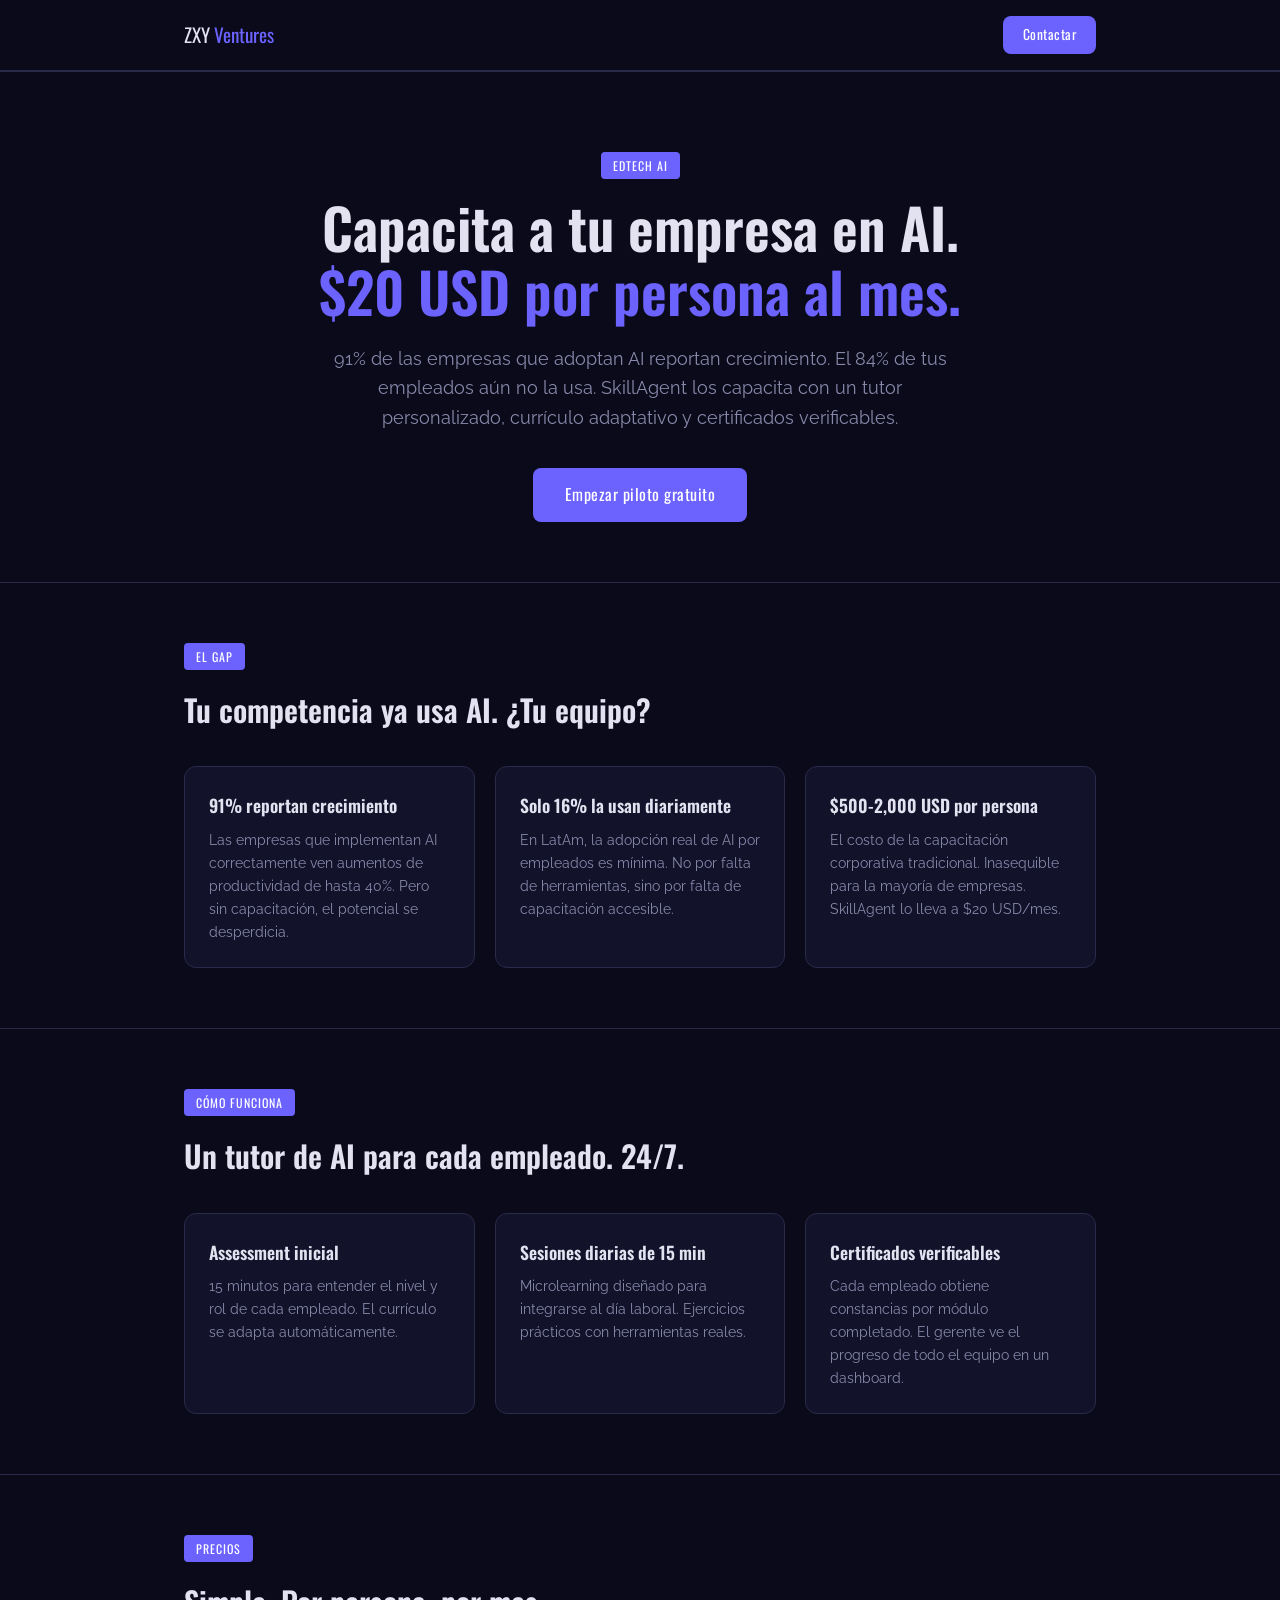
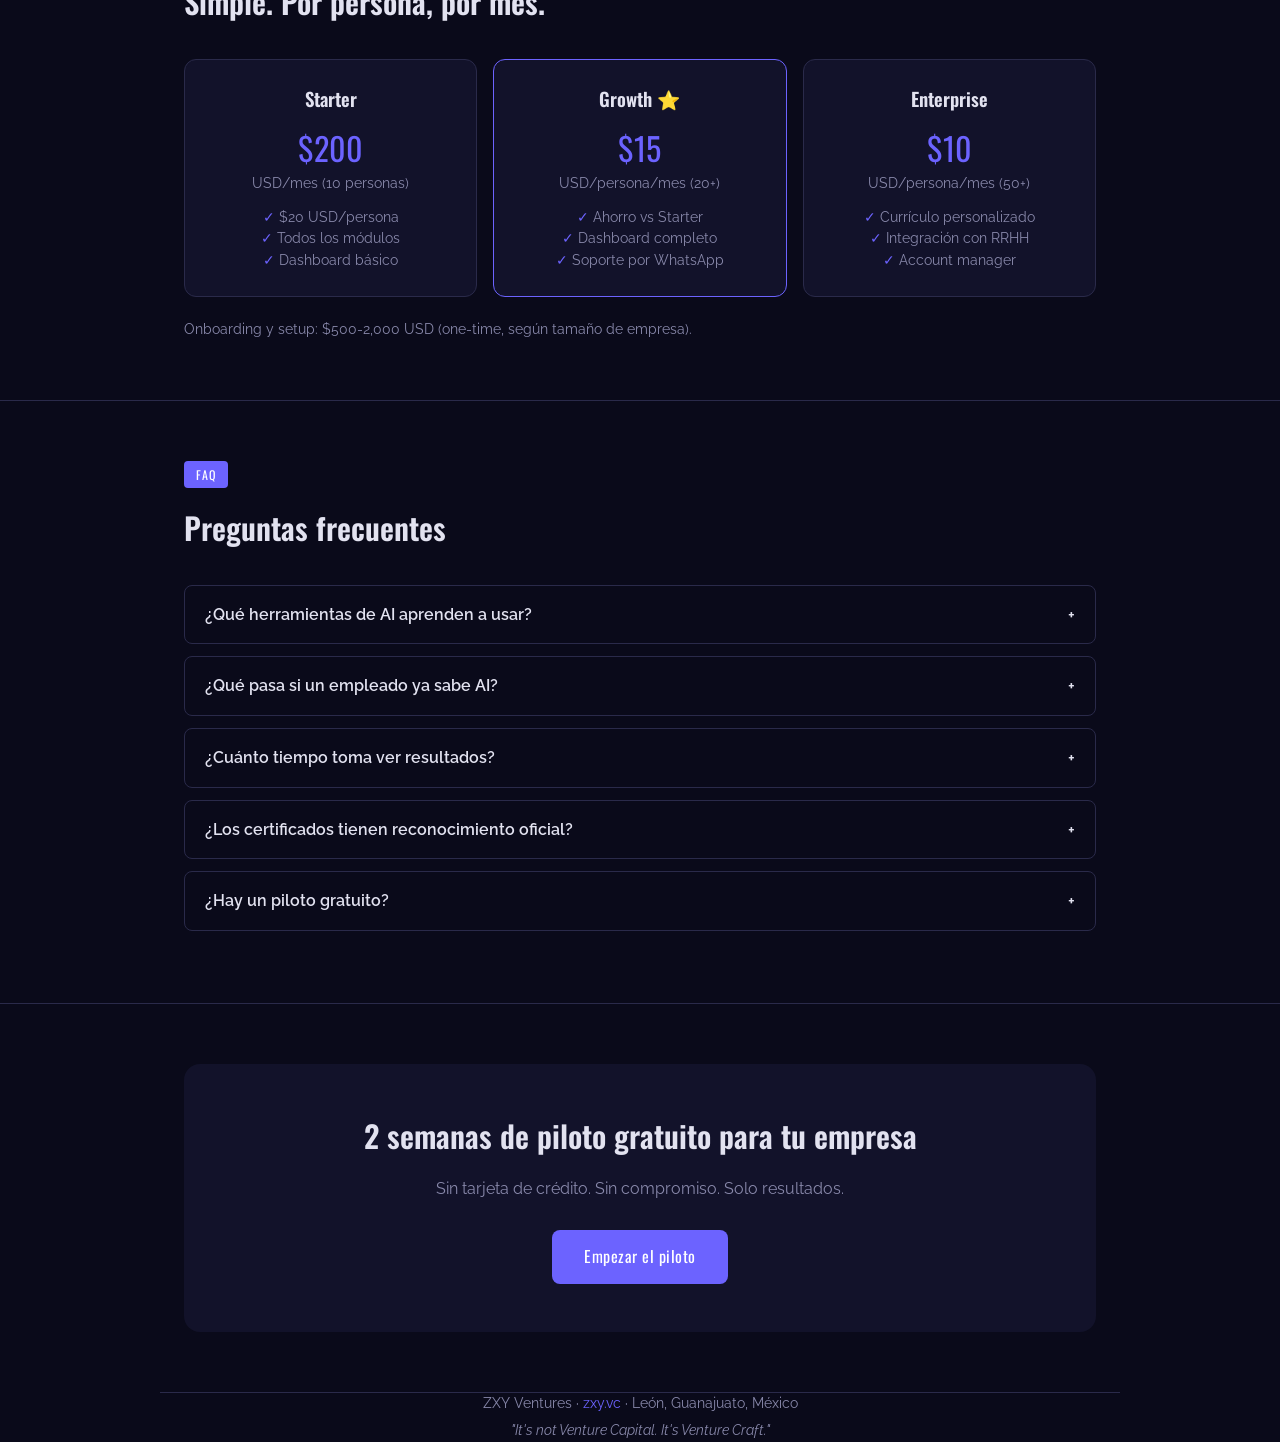
==== landing.html @ f613d7a6 "feat: add landing page with ZXY brand" ====
<!DOCTYPE html>
<html lang="es">
<head>
<meta charset="UTF-8"><meta name="viewport" content="width=device-width,initial-scale=1">
<title>SkillAgent — Capacitación AI para Empresas | ZXY Ventures</title>
<link rel="preconnect" href="https://fonts.googleapis.com"><link rel="preconnect" href="https://fonts.gstatic.com" crossorigin><link href="https://fonts.googleapis.com/css2?family=Oswald:wght@400;600&family=Raleway:wght@400;500;600&display=swap" rel="stylesheet">

<style>
  *, *::before, *::after { box-sizing: border-box; margin: 0; padding: 0; }
  :root {
    --bg: #0A0A1A; --bg2: #12122A; --bg3: #1A1A3A;
    --purple: #6C63FF; --purple-light: #8B85FF;
    --text: #E2E2F0; --muted: #8888AA; --border: #2A2A4A;
  }
  body { background: var(--bg); color: var(--text); font-family: 'Raleway', sans-serif; line-height: 1.6; }
  h1, h2, h3 { font-family: 'Oswald', sans-serif; font-weight: 600; }
  a { color: var(--purple); text-decoration: none; }
  .container { max-width: 960px; margin: 0 auto; padding: 0 24px; }
  /* Nav */
  nav { border-bottom: 1px solid var(--border); padding: 16px 0; }
  nav .inner { display: flex; justify-content: space-between; align-items: center; }
  nav .brand { font-family: 'Oswald', sans-serif; font-size: 1.2rem; color: var(--text); }
  nav .brand span { color: var(--purple); }
  /* Hero */
  .hero { padding: 80px 0 60px; text-align: center; }
  .hero h1 { font-size: clamp(2rem, 5vw, 3.5rem); line-height: 1.15; margin-bottom: 20px; }
  .hero h1 .accent { color: var(--purple); }
  .hero p { color: var(--muted); font-size: 1.15rem; max-width: 640px; margin: 0 auto 36px; }
  .btn { display: inline-block; background: var(--purple); color: white; padding: 14px 32px; border-radius: 8px; font-family: 'Oswald', sans-serif; font-size: 1rem; letter-spacing: .5px; transition: background .2s; }
  .btn:hover { background: var(--purple-light); color: white; }
  .btn-outline { background: transparent; border: 1px solid var(--purple); color: var(--purple); margin-left: 12px; }
  /* Sections */
  section { padding: 60px 0; border-top: 1px solid var(--border); }
  section h2 { font-size: 1.9rem; margin-bottom: 32px; }
  .badge { display: inline-block; background: var(--purple); color: white; padding: 4px 12px; border-radius: 4px; font-size: .75rem; font-family: 'Oswald'; letter-spacing: 1px; text-transform: uppercase; margin-bottom: 16px; }
  /* Grid */
  .grid3 { display: grid; grid-template-columns: repeat(auto-fit, minmax(240px, 1fr)); gap: 20px; }
  .card { background: var(--bg2); border: 1px solid var(--border); border-radius: 12px; padding: 24px; }
  .card h3 { font-size: 1.1rem; margin-bottom: 8px; }
  .card p { color: var(--muted); font-size: .9rem; }
  /* Pricing */
  .pricing { display: grid; grid-template-columns: repeat(auto-fit, minmax(200px, 1fr)); gap: 16px; }
  .price-card { background: var(--bg2); border: 1px solid var(--border); border-radius: 12px; padding: 24px; text-align: center; }
  .price-card.featured { border-color: var(--purple); }
  .price-card .amount { font-family: 'Oswald'; font-size: 2rem; color: var(--purple); }
  .price-card .period { color: var(--muted); font-size: .85rem; }
  .price-card h3 { margin-bottom: 8px; }
  .price-card ul { list-style: none; color: var(--muted); font-size: .85rem; margin-top: 12px; }
  .price-card ul li::before { content: "✓ "; color: var(--purple); }
  /* FAQ */
  .faq-item { border: 1px solid var(--border); border-radius: 8px; margin-bottom: 12px; overflow: hidden; }
  .faq-q { padding: 16px 20px; cursor: pointer; font-weight: 600; display: flex; justify-content: space-between; }
  .faq-q:hover { background: var(--bg2); }
  .faq-a { padding: 0 20px; max-height: 0; overflow: hidden; color: var(--muted); transition: all .3s; font-size: .9rem; }
  .faq-a.open { padding: 0 20px 16px; max-height: 200px; }
  /* CTA Section */
  .cta-section { background: var(--bg2); border-radius: 16px; padding: 48px; text-align: center; }
  .cta-section h2 { margin-bottom: 16px; }
  .cta-section p { color: var(--muted); margin-bottom: 28px; }
  /* Footer */
  footer { padding: 32px 0; border-top: 1px solid var(--border); text-align: center; color: var(--muted); font-size: .85rem; }
  @media (max-width: 640px) { .btn-outline { display: block; margin: 12px auto 0; } }
</style>
<script>
  function toggleFaq(el) {
    const a = el.nextElementSibling;
    const icon = el.querySelector('.icon');
    a.classList.toggle('open');
    icon.textContent = a.classList.contains('open') ? '−' : '+';
  }
</script>

</head>
<body>
<nav><div class="container inner">
  <span class="brand">ZXY <span>Ventures</span></span>
  <a href="mailto:fran@zxy.vc" class="btn" style="padding:8px 20px;font-size:.85rem;">Contactar</a>
</div></nav>

<section class="hero"><div class="container">
  <span class="badge">EdTech AI</span>
  <h1>Capacita a tu empresa en AI.<br><span class="accent">$20 USD por persona al mes.</span></h1>
  <p>91% de las empresas que adoptan AI reportan crecimiento. El 84% de tus empleados aún no la usa. SkillAgent los capacita con un tutor personalizado, currículo adaptativo y certificados verificables.</p>
  <a href="mailto:skill@zxy.vc?subject=Piloto gratuito SkillAgent" class="btn">Empezar piloto gratuito</a>
</div></section>

<section><div class="container">
  <span class="badge">El Gap</span>
  <h2>Tu competencia ya usa AI. ¿Tu equipo?</h2>
  <div class="grid3">
    <div class="card"><h3>91% reportan crecimiento</h3><p>Las empresas que implementan AI correctamente ven aumentos de productividad de hasta 40%. Pero sin capacitación, el potencial se desperdicia.</p></div>
    <div class="card"><h3>Solo 16% la usan diariamente</h3><p>En LatAm, la adopción real de AI por empleados es mínima. No por falta de herramientas, sino por falta de capacitación accesible.</p></div>
    <div class="card"><h3>$500-2,000 USD por persona</h3><p>El costo de la capacitación corporativa tradicional. Inasequible para la mayoría de empresas. SkillAgent lo lleva a $20 USD/mes.</p></div>
  </div>
</div></section>

<section><div class="container">
  <span class="badge">Cómo funciona</span>
  <h2>Un tutor de AI para cada empleado. 24/7.</h2>
  <div class="grid3">
    <div class="card"><h3>Assessment inicial</h3><p>15 minutos para entender el nivel y rol de cada empleado. El currículo se adapta automáticamente.</p></div>
    <div class="card"><h3>Sesiones diarias de 15 min</h3><p>Microlearning diseñado para integrarse al día laboral. Ejercicios prácticos con herramientas reales.</p></div>
    <div class="card"><h3>Certificados verificables</h3><p>Cada empleado obtiene constancias por módulo completado. El gerente ve el progreso de todo el equipo en un dashboard.</p></div>
  </div>
</div></section>

<section id="precios"><div class="container">
  <span class="badge">Precios</span>
  <h2>Simple. Por persona, por mes.</h2>
  <div class="pricing">
    <div class="price-card"><h3>Starter</h3><div class="amount">$200</div><div class="period">USD/mes (10 personas)</div><ul><li>$20 USD/persona</li><li>Todos los módulos</li><li>Dashboard básico</li></ul></div>
    <div class="price-card featured"><h3>Growth ⭐</h3><div class="amount">$15</div><div class="period">USD/persona/mes (20+)</div><ul><li>Ahorro vs Starter</li><li>Dashboard completo</li><li>Soporte por WhatsApp</li></ul></div>
    <div class="price-card"><h3>Enterprise</h3><div class="amount">$10</div><div class="period">USD/persona/mes (50+)</div><ul><li>Currículo personalizado</li><li>Integración con RRHH</li><li>Account manager</li></ul></div>
  </div>
  <p style="margin-top:20px;color:var(--muted);font-size:.9rem;">Onboarding y setup: $500-2,000 USD (one-time, según tamaño de empresa).</p>
</div></section>

<section><div class="container"><span class="badge">FAQ</span><h2>Preguntas frecuentes</h2><div class="faq-item"><div class="faq-q" onclick="toggleFaq(this)">¿Qué herramientas de AI aprenden a usar?<span class="icon">+</span></div><div class="faq-a">ChatGPT, Gemini, Copilot, Canva AI, Grammarly, Otter.ai y más — siempre con ejemplos del contexto de tu industria en México.</div></div><div class="faq-item"><div class="faq-q" onclick="toggleFaq(this)">¿Qué pasa si un empleado ya sabe AI?<span class="icon">+</span></div><div class="faq-a">El assessment inicial identifica el nivel real de cada empleado. Los avanzados van directo a módulos de productividad avanzada; los básicos empiezan desde cero.</div></div><div class="faq-item"><div class="faq-q" onclick="toggleFaq(this)">¿Cuánto tiempo toma ver resultados?<span class="icon">+</span></div><div class="faq-a">En el primer mes, los empleados pueden usar 3-5 herramientas de AI en su trabajo diario. En 90 días, el impacto en productividad es medible.</div></div><div class="faq-item"><div class="faq-q" onclick="toggleFaq(this)">¿Los certificados tienen reconocimiento oficial?<span class="icon">+</span></div><div class="faq-a">Los certificados son emitidos por ZXY Ventures. Aunque no son certificaciones oficiales gubernamentales, son verificables digitalmente y reconocidos en el ecosistema empresarial.</div></div><div class="faq-item"><div class="faq-q" onclick="toggleFaq(this)">¿Hay un piloto gratuito?<span class="icon">+</span></div><div class="faq-a">Sí. Las primeras 2 semanas son gratuitas para tu empresa, sin tarjeta de crédito. Escríbenos a skill@zxy.vc para coordinar.</div></div></div></section>

<section><div class="container"><div class="cta-section">
  <h2>2 semanas de piloto gratuito para tu empresa</h2>
  <p>Sin tarjeta de crédito. Sin compromiso. Solo resultados.</p>
  <a href="mailto:skill@zxy.vc?subject=Piloto gratuito para mi empresa" class="btn">Empezar el piloto</a>
</div></div></section>

<footer class="container">
  <p>ZXY Ventures · <a href="https://zxy.vc">zxy.vc</a> · León, Guanajuato, México</p>
  <p style="margin-top:6px;font-style:italic">"It's not Venture Capital. It's Venture Craft."</p>
</footer>
</body></html>
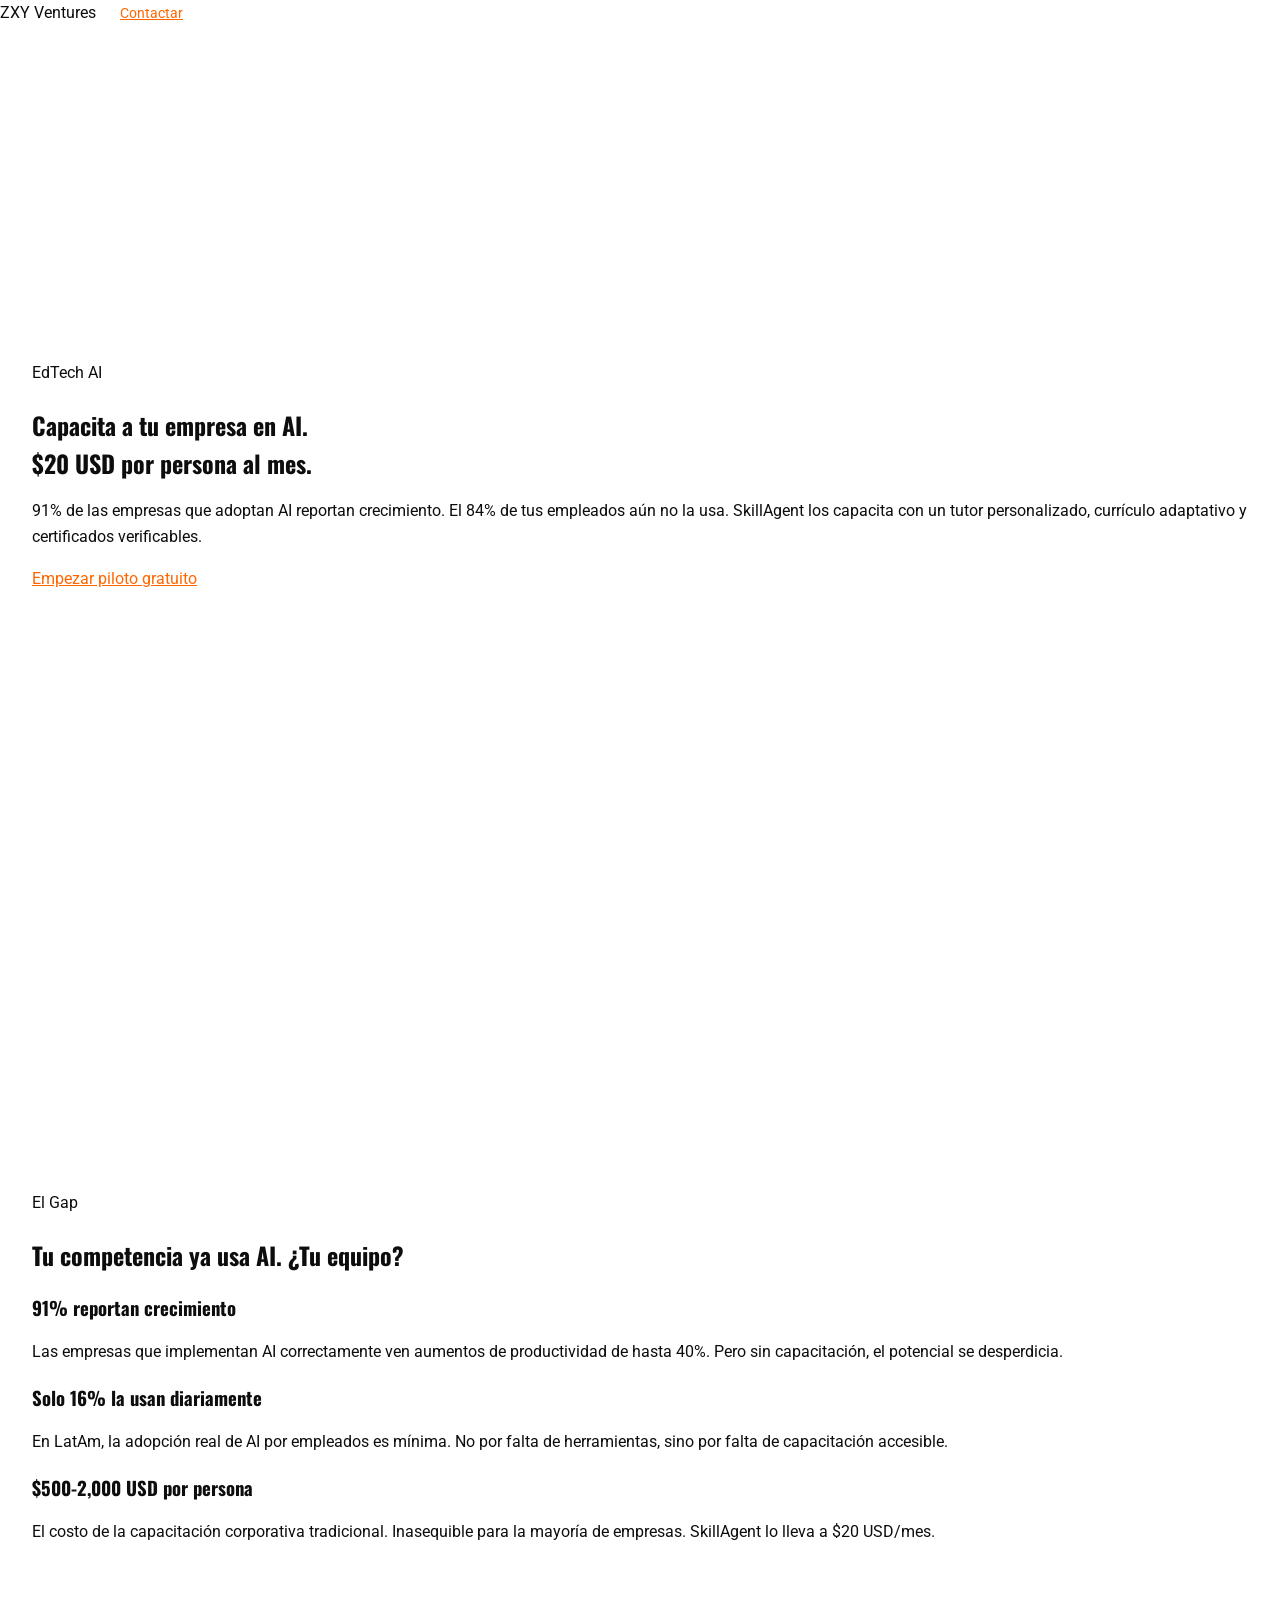
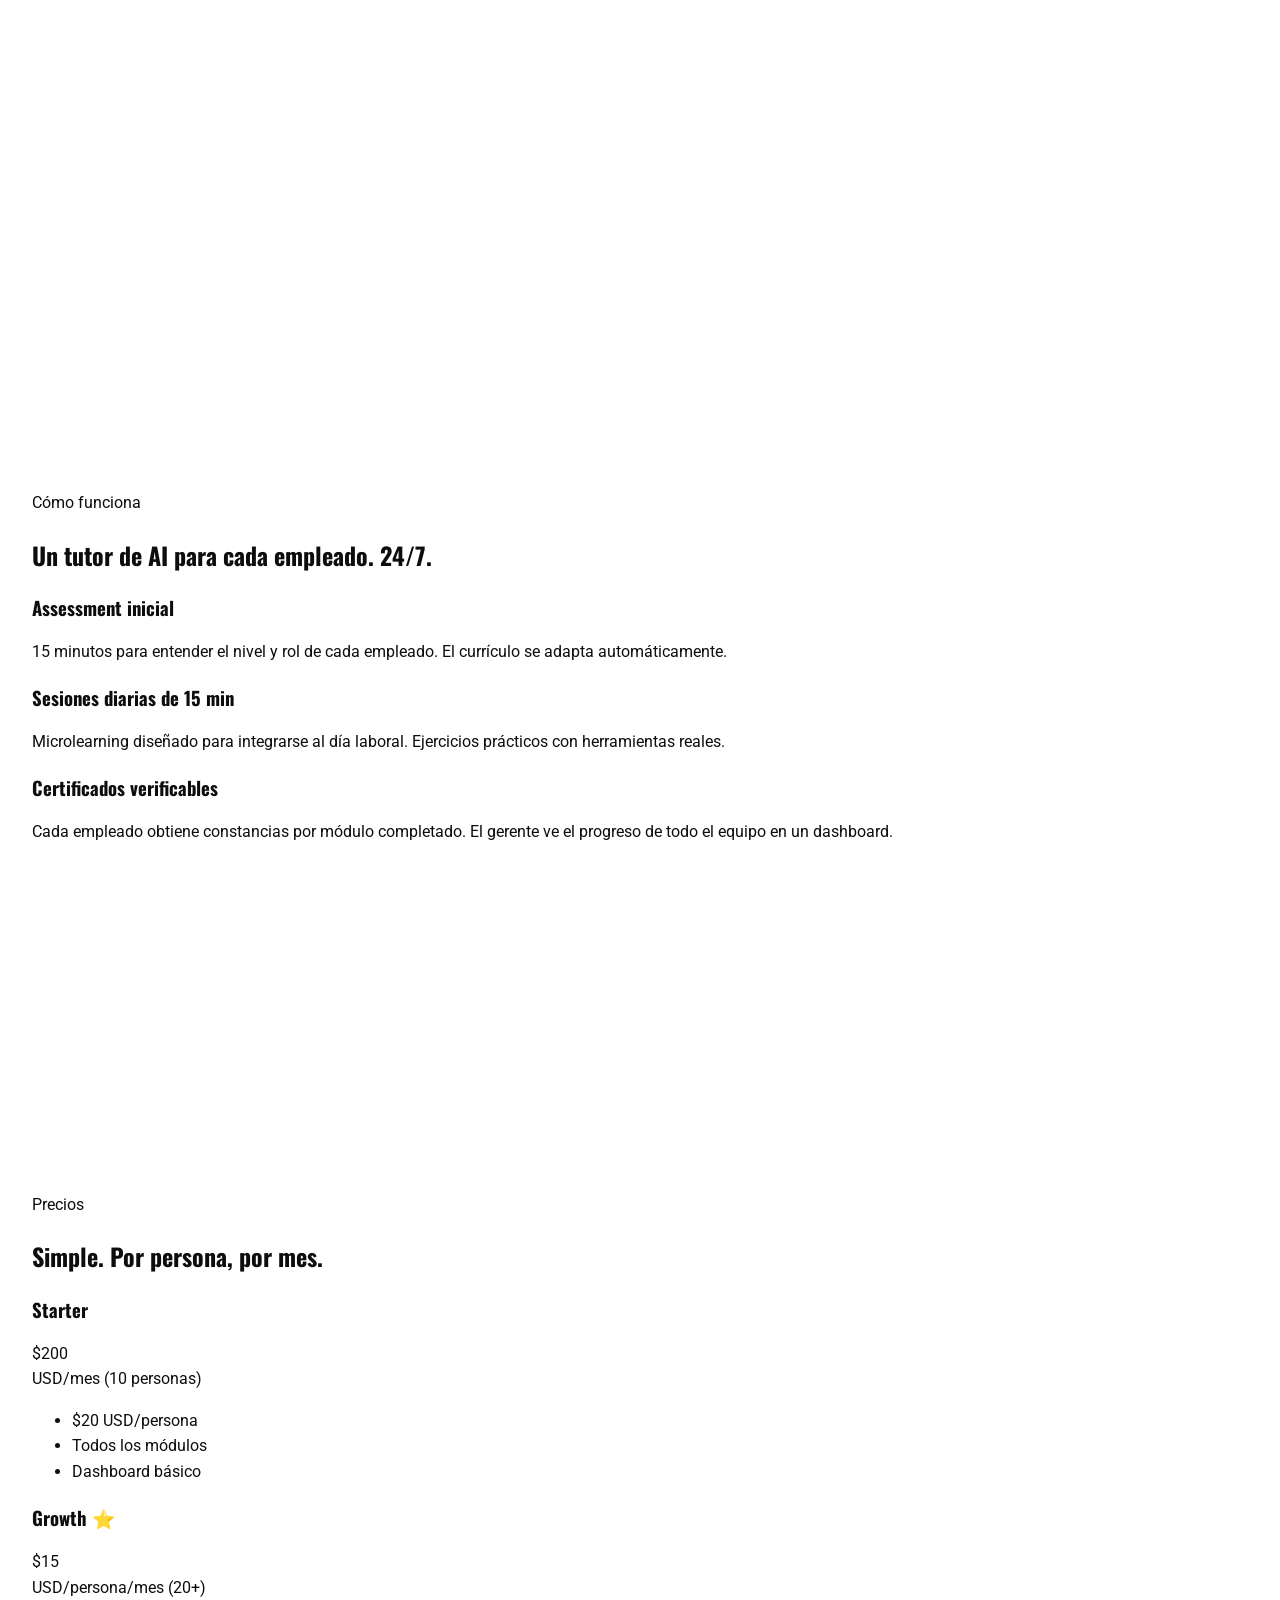
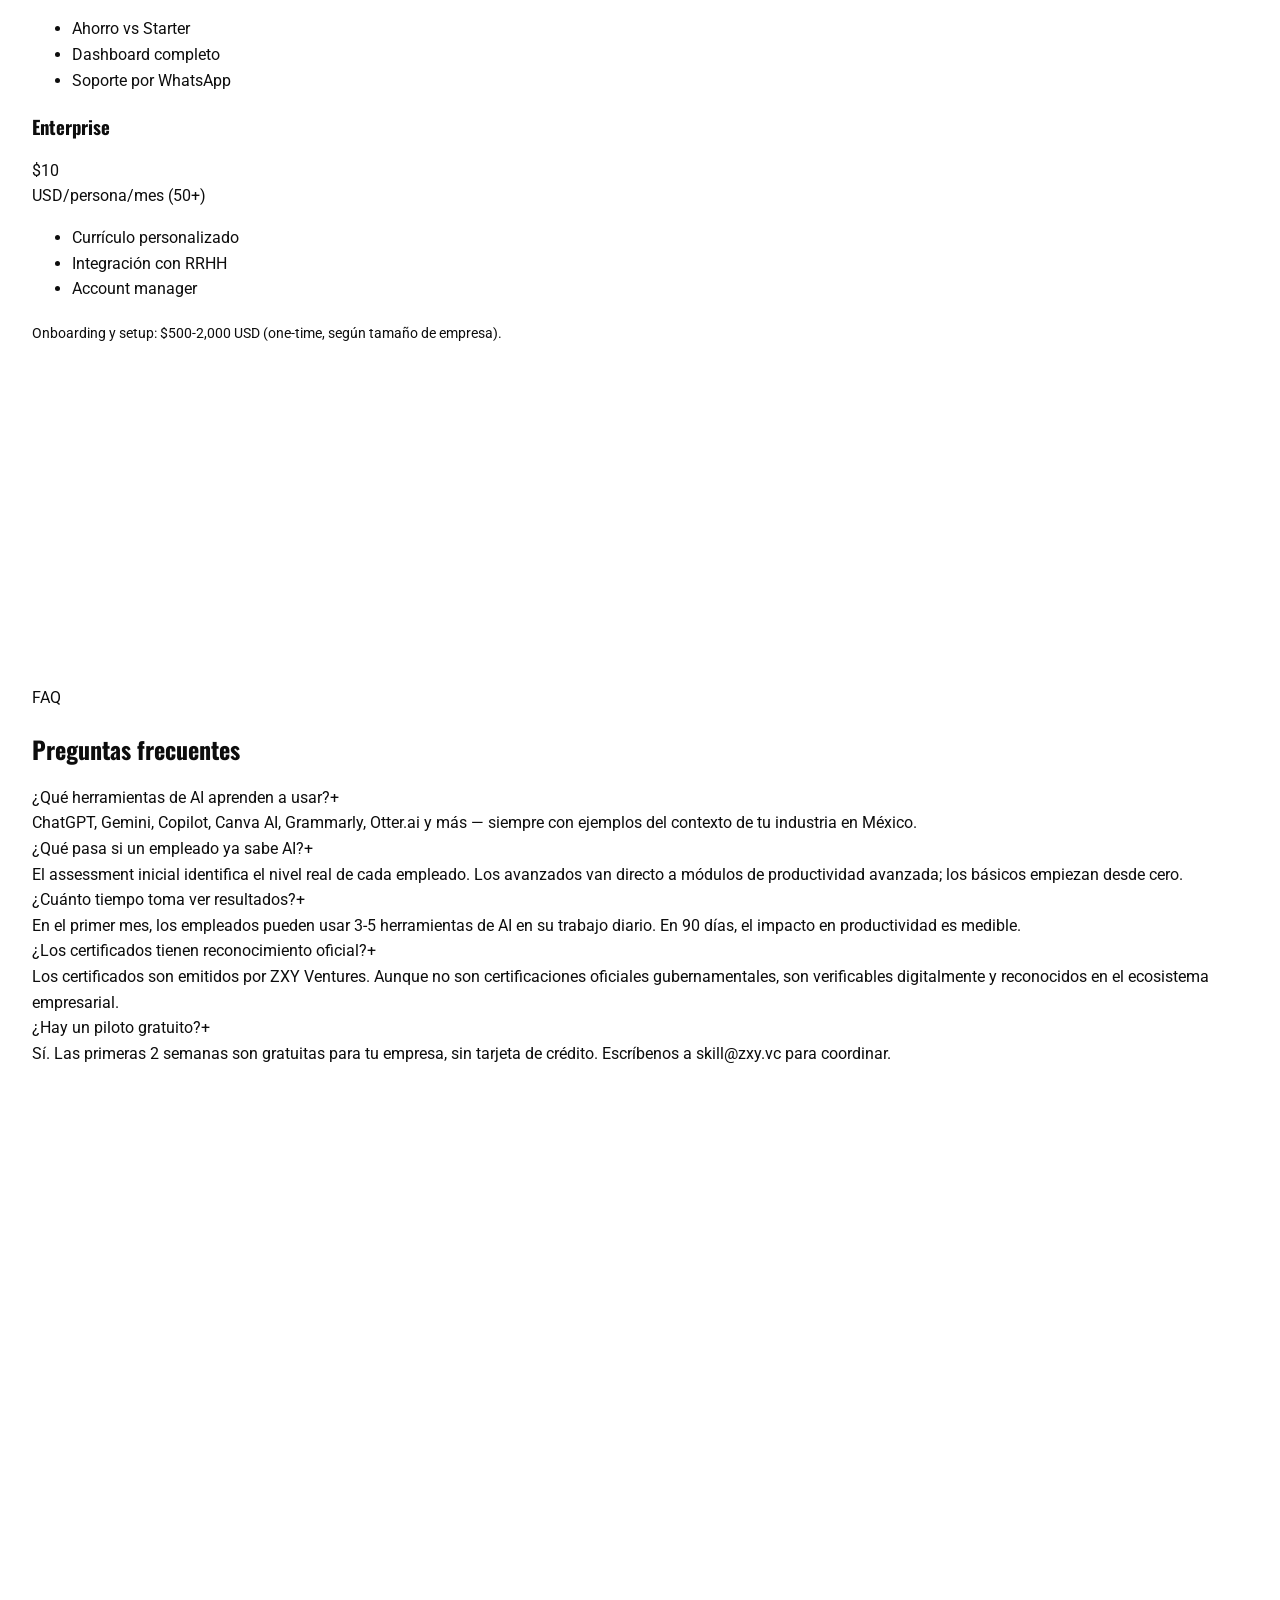
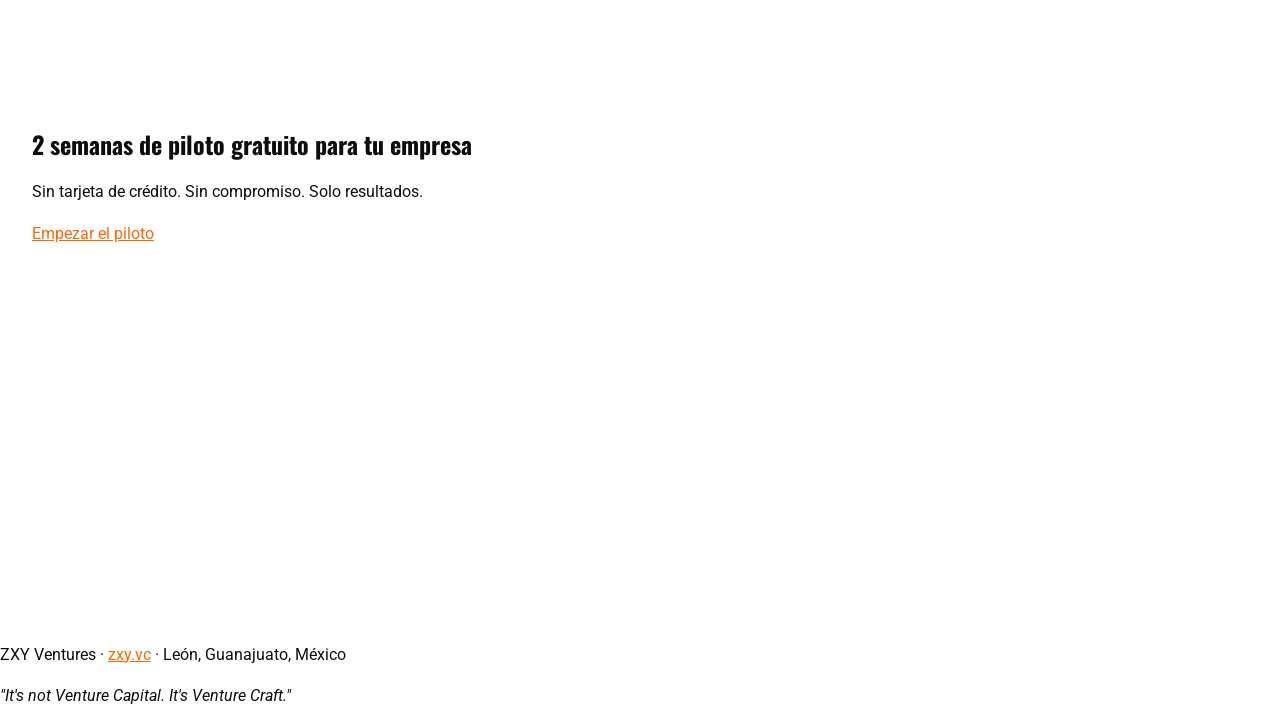
==== commit fe976e4d: "feat: migrate to ZXY design system v2 - Add style.css from franduranv/zxy.vc (canonical design syste" ====
--- a/landing.html
+++ b/landing.html
@@ -4,63 +4,8 @@
 <meta charset="UTF-8"><meta name="viewport" content="width=device-width,initial-scale=1">
 <title>SkillAgent — Capacitación AI para Empresas | ZXY Ventures</title>
 <link rel="preconnect" href="https://fonts.googleapis.com"><link rel="preconnect" href="https://fonts.gstatic.com" crossorigin><link href="https://fonts.googleapis.com/css2?family=Oswald:wght@400;600&family=Raleway:wght@400;500;600&display=swap" rel="stylesheet">
+<link rel="stylesheet" href="style.css">
 
-<style>
-  *, *::before, *::after { box-sizing: border-box; margin: 0; padding: 0; }
-  :root {
-    --bg: #0A0A1A; --bg2: #12122A; --bg3: #1A1A3A;
-    --purple: #6C63FF; --purple-light: #8B85FF;
-    --text: #E2E2F0; --muted: #8888AA; --border: #2A2A4A;
-  }
-  body { background: var(--bg); color: var(--text); font-family: 'Raleway', sans-serif; line-height: 1.6; }
-  h1, h2, h3 { font-family: 'Oswald', sans-serif; font-weight: 600; }
-  a { color: var(--purple); text-decoration: none; }
-  .container { max-width: 960px; margin: 0 auto; padding: 0 24px; }
-  /* Nav */
-  nav { border-bottom: 1px solid var(--border); padding: 16px 0; }
-  nav .inner { display: flex; justify-content: space-between; align-items: center; }
-  nav .brand { font-family: 'Oswald', sans-serif; font-size: 1.2rem; color: var(--text); }
-  nav .brand span { color: var(--purple); }
-  /* Hero */
-  .hero { padding: 80px 0 60px; text-align: center; }
-  .hero h1 { font-size: clamp(2rem, 5vw, 3.5rem); line-height: 1.15; margin-bottom: 20px; }
-  .hero h1 .accent { color: var(--purple); }
-  .hero p { color: var(--muted); font-size: 1.15rem; max-width: 640px; margin: 0 auto 36px; }
-  .btn { display: inline-block; background: var(--purple); color: white; padding: 14px 32px; border-radius: 8px; font-family: 'Oswald', sans-serif; font-size: 1rem; letter-spacing: .5px; transition: background .2s; }
-  .btn:hover { background: var(--purple-light); color: white; }
-  .btn-outline { background: transparent; border: 1px solid var(--purple); color: var(--purple); margin-left: 12px; }
-  /* Sections */
-  section { padding: 60px 0; border-top: 1px solid var(--border); }
-  section h2 { font-size: 1.9rem; margin-bottom: 32px; }
-  .badge { display: inline-block; background: var(--purple); color: white; padding: 4px 12px; border-radius: 4px; font-size: .75rem; font-family: 'Oswald'; letter-spacing: 1px; text-transform: uppercase; margin-bottom: 16px; }
-  /* Grid */
-  .grid3 { display: grid; grid-template-columns: repeat(auto-fit, minmax(240px, 1fr)); gap: 20px; }
-  .card { background: var(--bg2); border: 1px solid var(--border); border-radius: 12px; padding: 24px; }
-  .card h3 { font-size: 1.1rem; margin-bottom: 8px; }
-  .card p { color: var(--muted); font-size: .9rem; }
-  /* Pricing */
-  .pricing { display: grid; grid-template-columns: repeat(auto-fit, minmax(200px, 1fr)); gap: 16px; }
-  .price-card { background: var(--bg2); border: 1px solid var(--border); border-radius: 12px; padding: 24px; text-align: center; }
-  .price-card.featured { border-color: var(--purple); }
-  .price-card .amount { font-family: 'Oswald'; font-size: 2rem; color: var(--purple); }
-  .price-card .period { color: var(--muted); font-size: .85rem; }
-  .price-card h3 { margin-bottom: 8px; }
-  .price-card ul { list-style: none; color: var(--muted); font-size: .85rem; margin-top: 12px; }
-  .price-card ul li::before { content: "✓ "; color: var(--purple); }
-  /* FAQ */
-  .faq-item { border: 1px solid var(--border); border-radius: 8px; margin-bottom: 12px; overflow: hidden; }
-  .faq-q { padding: 16px 20px; cursor: pointer; font-weight: 600; display: flex; justify-content: space-between; }
-  .faq-q:hover { background: var(--bg2); }
-  .faq-a { padding: 0 20px; max-height: 0; overflow: hidden; color: var(--muted); transition: all .3s; font-size: .9rem; }
-  .faq-a.open { padding: 0 20px 16px; max-height: 200px; }
-  /* CTA Section */
-  .cta-section { background: var(--bg2); border-radius: 16px; padding: 48px; text-align: center; }
-  .cta-section h2 { margin-bottom: 16px; }
-  .cta-section p { color: var(--muted); margin-bottom: 28px; }
-  /* Footer */
-  footer { padding: 32px 0; border-top: 1px solid var(--border); text-align: center; color: var(--muted); font-size: .85rem; }
-  @media (max-width: 640px) { .btn-outline { display: block; margin: 12px auto 0; } }
-</style>
 <script>
   function toggleFaq(el) {
     const a = el.nextElementSibling;
@@ -74,23 +19,23 @@
 <body>
 <nav><div class="container inner">
   <span class="brand">ZXY <span>Ventures</span></span>
-  <a href="mailto:fran@zxy.vc" class="btn" style="padding:8px 20px;font-size:.85rem;">Contactar</a>
+  <a href="mailto:fran@zxy.vc" class="btn-primary" style="padding:8px 20px;font-size:.85rem;">Contactar</a>
 </div></nav>
 
 <section class="hero"><div class="container">
   <span class="badge">EdTech AI</span>
   <h1>Capacita a tu empresa en AI.<br><span class="accent">$20 USD por persona al mes.</span></h1>
   <p>91% de las empresas que adoptan AI reportan crecimiento. El 84% de tus empleados aún no la usa. SkillAgent los capacita con un tutor personalizado, currículo adaptativo y certificados verificables.</p>
-  <a href="mailto:skill@zxy.vc?subject=Piloto gratuito SkillAgent" class="btn">Empezar piloto gratuito</a>
+  <a href="mailto:skill@zxy.vc?subject=Piloto gratuito SkillAgent" class="btn-primary">Empezar piloto gratuito</a>
 </div></section>
 
 <section><div class="container">
   <span class="badge">El Gap</span>
   <h2>Tu competencia ya usa AI. ¿Tu equipo?</h2>
   <div class="grid3">
-    <div class="card"><h3>91% reportan crecimiento</h3><p>Las empresas que implementan AI correctamente ven aumentos de productividad de hasta 40%. Pero sin capacitación, el potencial se desperdicia.</p></div>
-    <div class="card"><h3>Solo 16% la usan diariamente</h3><p>En LatAm, la adopción real de AI por empleados es mínima. No por falta de herramientas, sino por falta de capacitación accesible.</p></div>
-    <div class="card"><h3>$500-2,000 USD por persona</h3><p>El costo de la capacitación corporativa tradicional. Inasequible para la mayoría de empresas. SkillAgent lo lleva a $20 USD/mes.</p></div>
+    <div class="venture-card"><h3>91% reportan crecimiento</h3><p>Las empresas que implementan AI correctamente ven aumentos de productividad de hasta 40%. Pero sin capacitación, el potencial se desperdicia.</p></div>
+    <div class="venture-card"><h3>Solo 16% la usan diariamente</h3><p>En LatAm, la adopción real de AI por empleados es mínima. No por falta de herramientas, sino por falta de capacitación accesible.</p></div>
+    <div class="venture-card"><h3>$500-2,000 USD por persona</h3><p>El costo de la capacitación corporativa tradicional. Inasequible para la mayoría de empresas. SkillAgent lo lleva a $20 USD/mes.</p></div>
   </div>
 </div></section>
 
@@ -98,9 +43,9 @@
   <span class="badge">Cómo funciona</span>
   <h2>Un tutor de AI para cada empleado. 24/7.</h2>
   <div class="grid3">
-    <div class="card"><h3>Assessment inicial</h3><p>15 minutos para entender el nivel y rol de cada empleado. El currículo se adapta automáticamente.</p></div>
-    <div class="card"><h3>Sesiones diarias de 15 min</h3><p>Microlearning diseñado para integrarse al día laboral. Ejercicios prácticos con herramientas reales.</p></div>
-    <div class="card"><h3>Certificados verificables</h3><p>Cada empleado obtiene constancias por módulo completado. El gerente ve el progreso de todo el equipo en un dashboard.</p></div>
+    <div class="venture-card"><h3>Assessment inicial</h3><p>15 minutos para entender el nivel y rol de cada empleado. El currículo se adapta automáticamente.</p></div>
+    <div class="venture-card"><h3>Sesiones diarias de 15 min</h3><p>Microlearning diseñado para integrarse al día laboral. Ejercicios prácticos con herramientas reales.</p></div>
+    <div class="venture-card"><h3>Certificados verificables</h3><p>Cada empleado obtiene constancias por módulo completado. El gerente ve el progreso de todo el equipo en un dashboard.</p></div>
   </div>
 </div></section>
 
@@ -120,7 +65,7 @@
 <section><div class="container"><div class="cta-section">
   <h2>2 semanas de piloto gratuito para tu empresa</h2>
   <p>Sin tarjeta de crédito. Sin compromiso. Solo resultados.</p>
-  <a href="mailto:skill@zxy.vc?subject=Piloto gratuito para mi empresa" class="btn">Empezar el piloto</a>
+  <a href="mailto:skill@zxy.vc?subject=Piloto gratuito para mi empresa" class="btn-primary">Empezar el piloto</a>
 </div></div></section>
 
 <footer class="container">
--- a/style.css
+++ b/style.css
@@ -0,0 +1,523 @@
+@import url('https://fonts.googleapis.com/css2?family=Inter:wght@400;500;700&family=Space+Grotesk:wght@500;700&family=Oswald:wght@200;300;400;500;600;700&family=Roboto:wght@100;300;400;700;900&display=swap');
+
+/* Theme variables */
+:root {
+    --color-bg: #FFFFFF;
+    --color-bg-alt: #F5F5F5;
+    --color-text: #0D0D0D;
+    --color-text-light: #555555;
+    --color-gray-light: #EEEEEE;
+    --color-gray-dark: #CCCCCC;
+    --color-accent-neon: #FF6600;
+    --font-main: 'Roboto', sans-serif;
+    --font-heading: 'Oswald', sans-serif;
+}
+
+
+/* Base styles */
+body {
+    font-family: var(--font-main);
+    background-color: var(--color-bg);
+    color: var(--color-text);
+    margin: 0;
+    padding: 0;
+    line-height: 1.6;
+}
+
+h1, h2, h3 {
+    font-family: var(--font-heading);
+    font-weight: 700;
+    margin-bottom: 1rem;
+    color: var(--color-text);
+}
+
+/* Utility classes ajustadas */
+.bg-light { background: var(--color-gray-light); }
+.bg-dark { background: var(--color-gray-dark); color: var(--color-text); }
+
+a {
+    color: var(--color-accent-neon);
+}
+a:hover {
+    color: var(--color-accent-neon);
+    text-decoration: underline;
+}
+
+button, .btn {
+    background-color: var(--color-accent-neon);
+    color: var(--color-bg);
+    border-radius: 8px;
+    transition: background 0.3s, transform 0.2s;
+}
+
+/* Ajustar header para usar fondo alternativo */
+.header {
+    background: var(--color-bg-alt);
+    border-bottom: 1px solid var(--color-gray-light);
+    backdrop-filter: none;
+    padding: 1rem 0;
+}
+
+.header .container {
+    display: flex;
+    align-items: center;
+    justify-content: space-between;
+    padding: 0 1rem; /* espacio horizontal */
+}
+
+.logo-container {
+    display: flex;
+    align-items: center;
+    gap: 12px;
+    flex-shrink: 0;
+}
+
+.logo {
+    font-size: 1.5rem;
+    font-weight: 700;
+    margin: 0;
+    color: var(--color-accent-dark);
+}
+
+.logo-img {
+    height: 40px;
+    width: auto;
+}
+
+.nav {
+    display: flex;
+    gap: 1.5rem;
+    align-items: center;
+}
+
+.nav a {
+    font-weight: 500;
+    position: relative;
+    padding: 8px 0;
+}
+
+.nav a:hover {
+    color: var(--color-accent-neon);
+}
+
+.nav a::after {
+    content: '';
+    position: absolute;
+    bottom: 0;
+    left: 0;
+    width: 0;
+    height: 2px;
+    background: var(--color-accent-neon);
+    transition: width 0.3s;
+}
+
+.nav a:hover::after {
+    width: 100%;
+}
+
+/* Hero section */
+.hero-section {
+    background: url('assets/Pictures/aerial photo of foggy mountains_edited.jpg') no-repeat center/cover;
+    min-height: 80vh;
+    display: flex;
+    align-items: center;
+    justify-content: center;
+    text-align: center;
+    position: relative;
+    padding: 4rem 2rem;
+}
+
+/* Remover clases antiguas de hero-bg */
+.hero-bg,
+.hero-background-img {
+    display: none;
+}
+
+/* Hero text */
+.hero-title {
+    font-size: 3.5rem;
+    margin-bottom: 1rem;
+    font-family: var(--font-heading);
+    color: var(--color-bg);
+    text-transform: uppercase;
+}
+
+.hero-text {
+    font-size: 1.25rem;
+    font-family: var(--font-main);
+    color: var(--color-bg);
+    max-width: 800px;
+    margin: 0 auto;
+}
+
+/* Section styles */
+.section {
+    padding: 64px 0;
+    min-height: auto;
+    scroll-snap-align: start;
+    display: flex;
+    flex-direction: column;
+    justify-content: center;
+    box-sizing: border-box;
+    padding: 2rem;
+}
+
+/* Content grid */
+.content-grid {
+    display: grid;
+    gap: 2rem;
+    margin-top: 2rem;
+}
+
+.content-grid p {
+    font-size: 1.125rem;
+    line-height: 1.7;
+    color: var(--color-text);
+    opacity: 0.9;
+}
+
+/* Focus areas grid */
+.grid {
+    display: grid;
+    grid-template-columns: repeat(auto-fit, minmax(250px, 1fr));
+    gap: 1.5rem;
+    margin-top: 2rem;
+}
+
+.card {
+    background: var(--color-bg);
+    padding: 2rem;
+    border-radius: 16px;
+    box-shadow: 0 4px 20px rgba(0,0,0,0.06);
+    border: 1px solid rgba(108,99,255,0.08);
+    transition: all 0.3s ease;
+    text-align: center;
+    font-weight: 600;
+    font-size: 1.125rem;
+    color: var(--color-accent-dark);
+}
+
+.card:hover {
+    transform: translateY(-4px);
+    box-shadow: 0 8px 40px rgba(108,99,255,0.12);
+    border-color: var(--color-accent-neon);
+}
+
+.card.featured {
+    background: linear-gradient(135deg, var(--color-accent-neon), var(--color-accent-dark));
+    color: white;
+    font-weight: 700;
+}
+
+.card.featured:hover {
+    transform: translateY(-4px) scale(1.02);
+}
+
+/* Gallery section */
+.gallery-section {
+    padding: 64px 16px;
+    background-color: #f9f9f9;
+}
+
+.gallery-grid {
+    display: grid;
+    grid-template-columns: repeat(auto-fit, minmax(250px, 1fr));
+    gap: 1.5rem;
+}
+
+.gallery-item {
+    text-align: center;
+}
+
+.gallery-img {
+    width: 100%;
+    height: auto;
+    border-radius: 8px;
+    box-shadow: 0 4px 10px rgba(0, 0, 0, 0.1);
+    transition: transform 0.3s ease, box-shadow 0.3s ease;
+}
+
+.gallery-img:hover {
+    transform: scale(1.05);
+    box-shadow: 0 8px 20px rgba(0, 0, 0, 0.2);
+}
+
+.gallery-caption {
+    margin-top: 8px;
+    font-size: 1rem;
+    color: #555;
+}
+
+/* CTA section */
+.cta-description {
+    font-size: 1.125rem;
+    line-height: 1.6;
+    margin-bottom: 2rem;
+    opacity: 0.9;
+}
+
+.cta-button {
+    display: inline-block;
+    font-size: 1.125rem;
+    padding: 16px 32px;
+    text-decoration: none;
+}
+
+/* Quotes grid */
+.quotes-grid {
+    display: grid;
+    grid-template-columns: repeat(auto-fit, minmax(300px, 1fr));
+    gap: 2rem;
+    margin-top: 2rem;
+}
+
+.quote.card {
+    background: rgba(0, 0, 0, 0.6);
+    padding: 1.5rem;
+    border-radius: 12px;
+    border: 1px solid rgba(255, 255, 255, 0.2);
+    box-shadow: 0 4px 10px rgba(0, 0, 0, 0.4);
+    color: #fff;
+    text-align: left;
+}
+
+.quote p {
+    font-size: 1.125rem;
+    font-style: italic;
+    line-height: 1.6;
+    margin-bottom: 1rem;
+}
+
+.quote cite {
+    font-style: normal;
+    font-weight: 600;
+    opacity: 0.8;
+    font-size: 0.9rem;
+}
+
+/* Contact section */
+#contacto {
+    background: var(--color-bg-alt);
+    padding: 4rem 0;
+}
+#contacto .container {
+    max-width: 600px;
+    margin: 0 auto;
+    display: flex;
+    flex-direction: column;
+    align-items: center;
+    gap: 1.5rem;
+}
+#contacto h2 {
+    font-family: var(--font-heading);
+    font-size: 2rem;
+    margin: 0;
+}
+.contact-email {
+    font-size: 1.125rem;
+    color: var(--color-text-light);
+}
+.social-label {
+    font-size: 1rem;
+    font-weight: 600;
+    color: var(--color-text);
+}
+
+/* Redes sociales: íconos más estéticos y uniformes */
+.social-grid {
+    display: grid;
+    grid-template-columns: repeat(auto-fit, minmax(80px, 1fr));
+    justify-items: center;
+    gap: 0.75rem;
+    max-width: 360px;
+    margin: 0 auto;
+}
+
+.social-link {
+    display: flex;
+    flex-direction: column;
+    align-items: center;
+    justify-content: center;
+    width: 72px;
+    height: 72px;
+    background: var(--color-gray-light);
+    border-radius: 12px;
+    text-decoration: none;
+    transition: background 0.3s, transform 0.2s;
+    color: var(--color-text);
+}
+
+.social-icon {
+    width: 28px;
+    height: 28px;
+    filter: grayscale(0.5);
+    transition: filter 0.3s;
+    margin-bottom: 4px;
+}
+
+.social-link span {
+    font-size: 0.75rem;
+    line-height: 1;
+}
+
+.social-link:hover {
+    background: var(--color-accent-neon);
+    transform: translateY(-2px);
+    color: #fff;
+}
+
+.social-link:hover .social-icon {
+    filter: grayscale(0) brightness(1.2);
+}
+
+/* Footer refinement */
+.footer {
+    background: var(--color-bg-alt);
+    padding: 3rem 1rem;
+    border: none;
+}
+.footer .container {
+    display: flex;
+    flex-direction: column;
+    align-items: center;
+    justify-content: center;
+    gap: 1rem;
+    max-width: 800px;
+    margin: 0 auto;
+}
+.footer-logo {
+    height: 80px;
+    opacity: 0.9;
+}
+.footer p {
+    margin: 0;
+    font-size: 0.9rem;
+    color: var(--color-text-light);
+    text-align: center;
+}
+
+/* Font utility classes: Oswald */
+.oswald-200 { font-family: 'Oswald', sans-serif; font-optical-sizing: auto; font-weight: 200; font-style: normal; }
+.oswald-300 { font-family: 'Oswald', sans-serif; font-optical-sizing: auto; font-weight: 300; font-style: normal; }
+.oswald-400 { font-family: 'Oswald', sans-serif; font-optical-sizing: auto; font-weight: 400; font-style: normal; }
+.oswald-500 { font-family: 'Oswald', sans-serif; font-optical-sizing: auto; font-weight: 500; font-style: normal; }
+.oswald-600 { font-family: 'Oswald', sans-serif; font-optical-sizing: auto; font-weight: 600; font-style: normal; }
+.oswald-700 { font-family: 'Oswald', sans-serif; font-optical-sizing: auto; font-weight: 700; font-style: normal; }
+
+/* Font utility classes: Roboto */
+.roboto-100 { font-family: 'Roboto', sans-serif; font-optical-sizing: auto; font-variation-settings: 'wdth' 100; font-weight: 100; font-style: normal; }
+.roboto-300 { font-family: 'Roboto', sans-serif; font-optical-sizing: auto; font-variation-settings: 'wdth' 100; font-weight: 300; font-style: normal; }
+.roboto-400 { font-family: 'Roboto', sans-serif; font-optical-sizing: auto; font-variation-settings: 'wdth' 100; font-weight: 400; font-style: normal; }
+.roboto-700 { font-family: 'Roboto', sans-serif; font-optical-sizing: auto; font-variation-settings: 'wdth' 100; font-weight: 700; font-style: normal; }
+.roboto-900 { font-family: 'Roboto', sans-serif; font-optical-sizing: auto; font-variation-settings: 'wdth' 100; font-weight: 900; font-style: normal; }
+
+/* Enhanced responsive design */
+@media (max-width: 900px) {
+    .hero-title {
+        font-size: 2rem;
+    }
+    
+    .nav {
+        gap: 1rem;
+    }
+    
+    .nav a {
+        font-size: 0.9rem;
+    }
+}
+
+@media (max-width: 768px) {
+    .logo-img {
+        height: 32px;
+    }
+    
+    .logo-container {
+        gap: 8px;
+    }
+    
+    .gallery-grid {
+        grid-template-columns: repeat(auto-fit, minmax(200px, 1fr));
+        gap: 1rem;
+    }
+    
+    .gallery-img {
+        height: 200px;
+    }
+    
+    .social-grid {
+        grid-template-columns: repeat(2, 1fr);
+    }
+    
+    .social-link {
+        padding: 10px 12px;
+        font-size: 0.9rem;
+    }
+}
+
+@media (max-width: 600px) {
+    .header .container {
+        flex-direction: column;
+        gap: 1rem;
+    }
+    
+    .nav {
+        justify-content: center;
+        flex-wrap: wrap;
+    }
+    
+    .hero-section {
+        padding: 48px 16px;
+    }
+    
+    .hero-title {
+        font-size: 1.75rem;
+    }
+    
+    .section {
+        padding: 48px 0;
+    }
+    
+    .social-grid {
+        grid-template-columns: repeat(2, 1fr);
+    }
+    
+    .quotes-grid {
+        grid-template-columns: 1fr;
+    }
+}
+
+@media (max-width: 480px) {
+    .logo-container {
+        flex-direction: column;
+        gap: 4px;
+        text-align: center;
+    }
+    
+    .gallery-grid {
+        grid-template-columns: 1fr;
+    }
+    
+    .social-grid {
+        grid-template-columns: 1fr;
+    }
+}
+
+/* Scroll snap for section navigation */
+html {
+    scroll-behavior: smooth;
+}
+
+body {
+    scroll-snap-type: y mandatory;
+    overflow-y: scroll;
+}
+
+section {
+    scroll-snap-align: start;
+    min-height: 100vh;
+    display: flex;
+    flex-direction: column;
+    justify-content: center;
+    box-sizing: border-box;
+    padding: 2rem;
+}
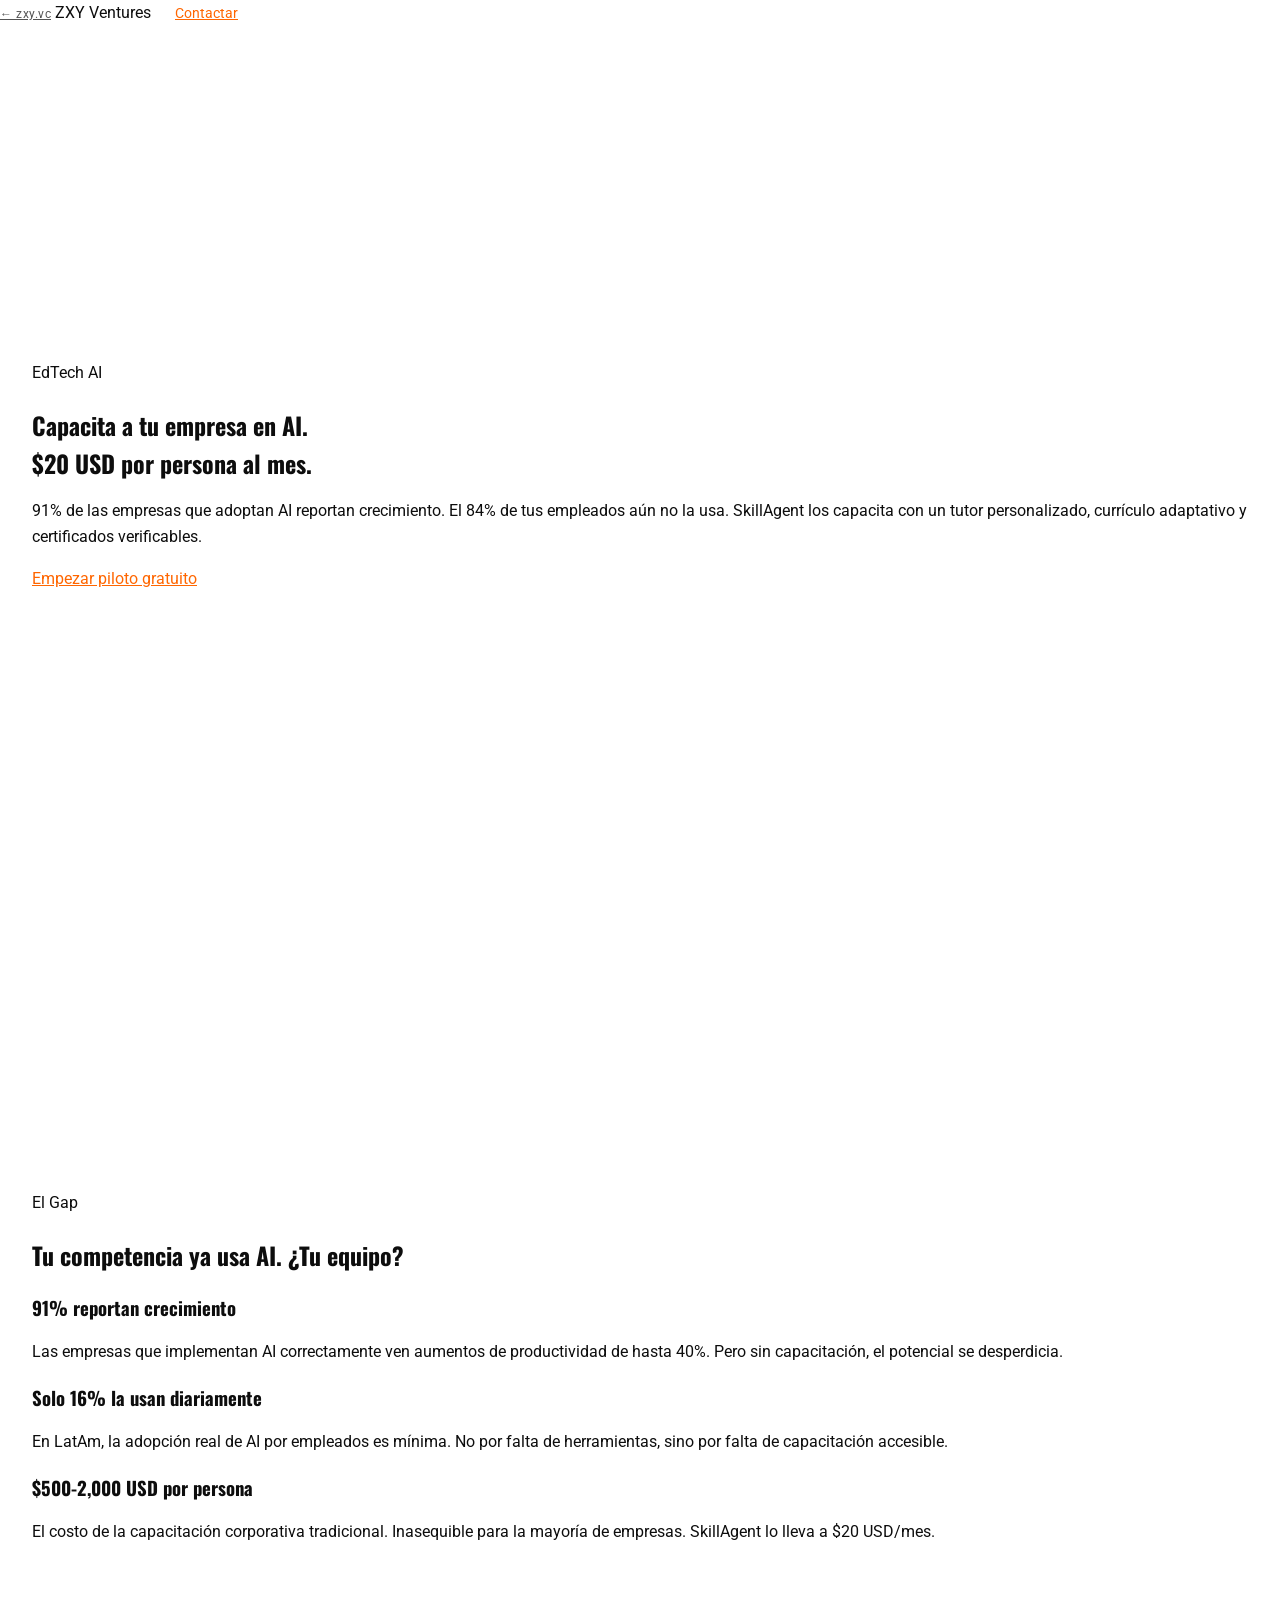
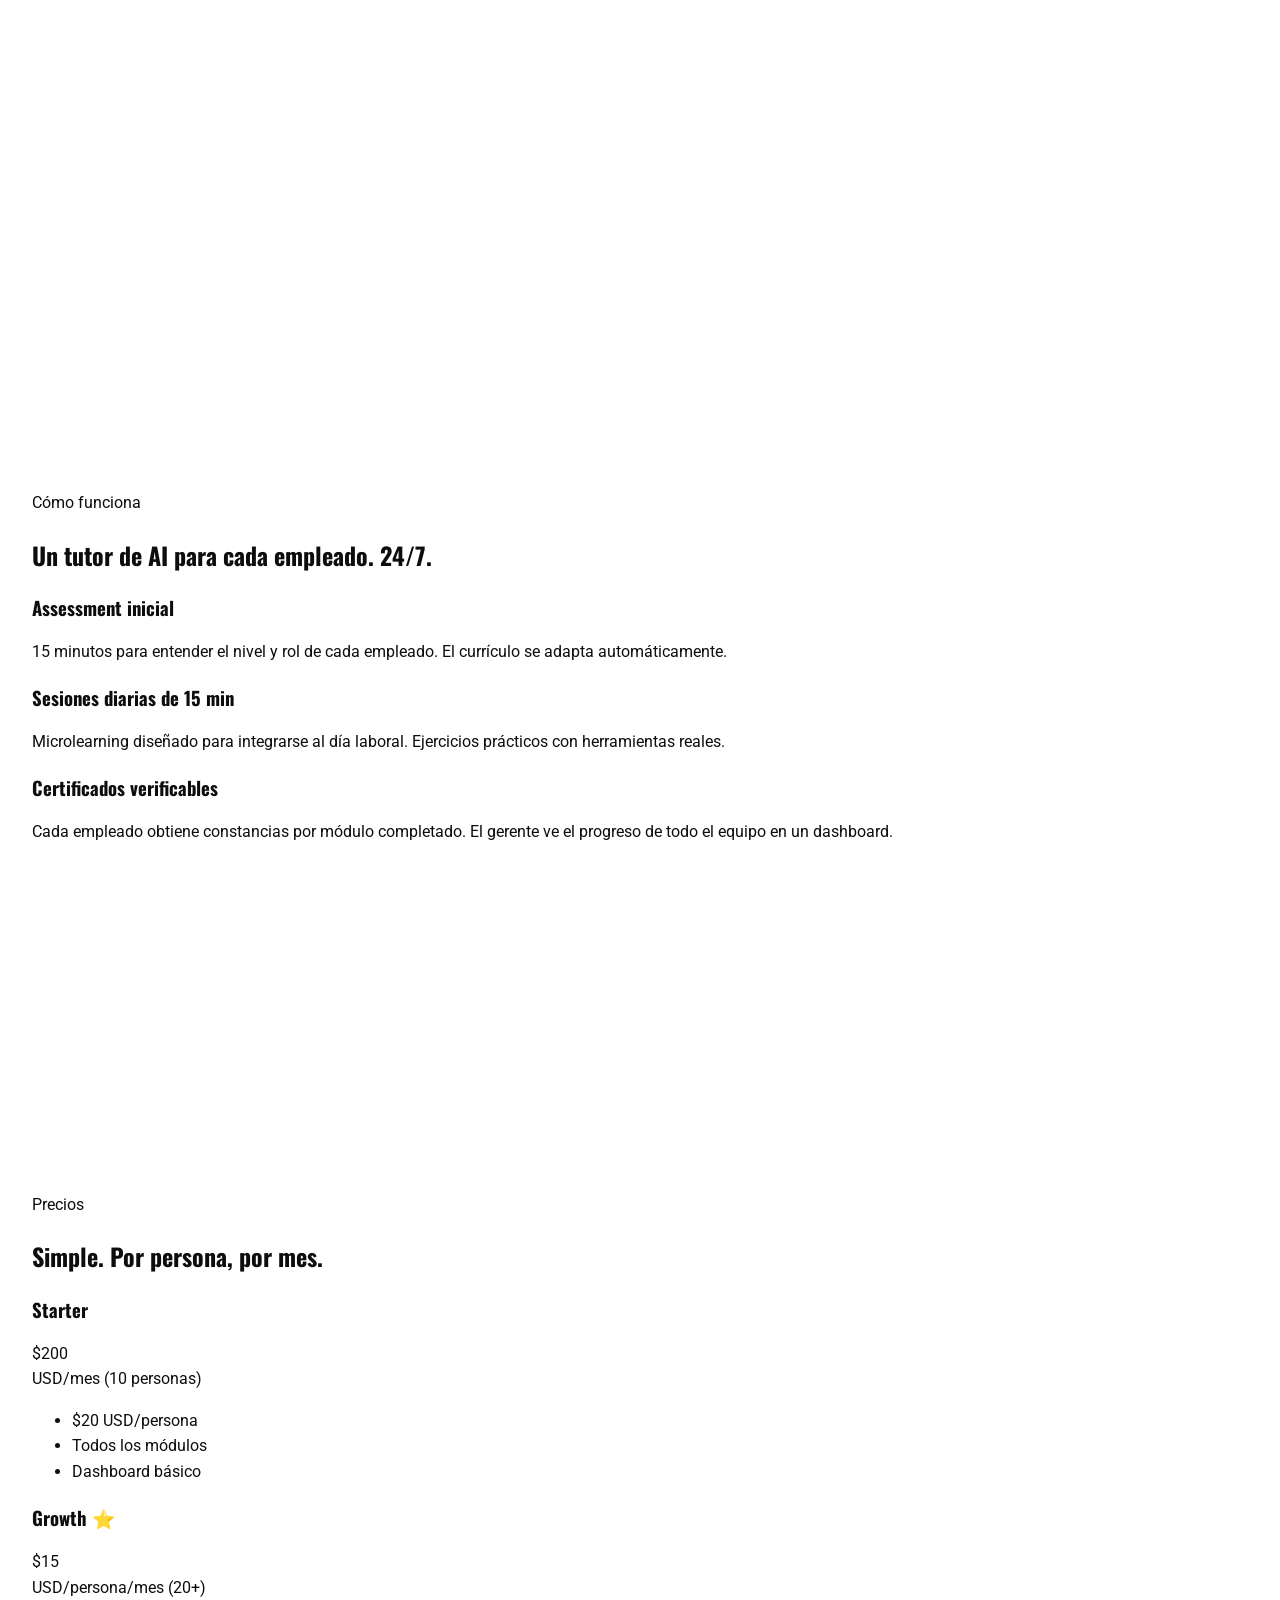
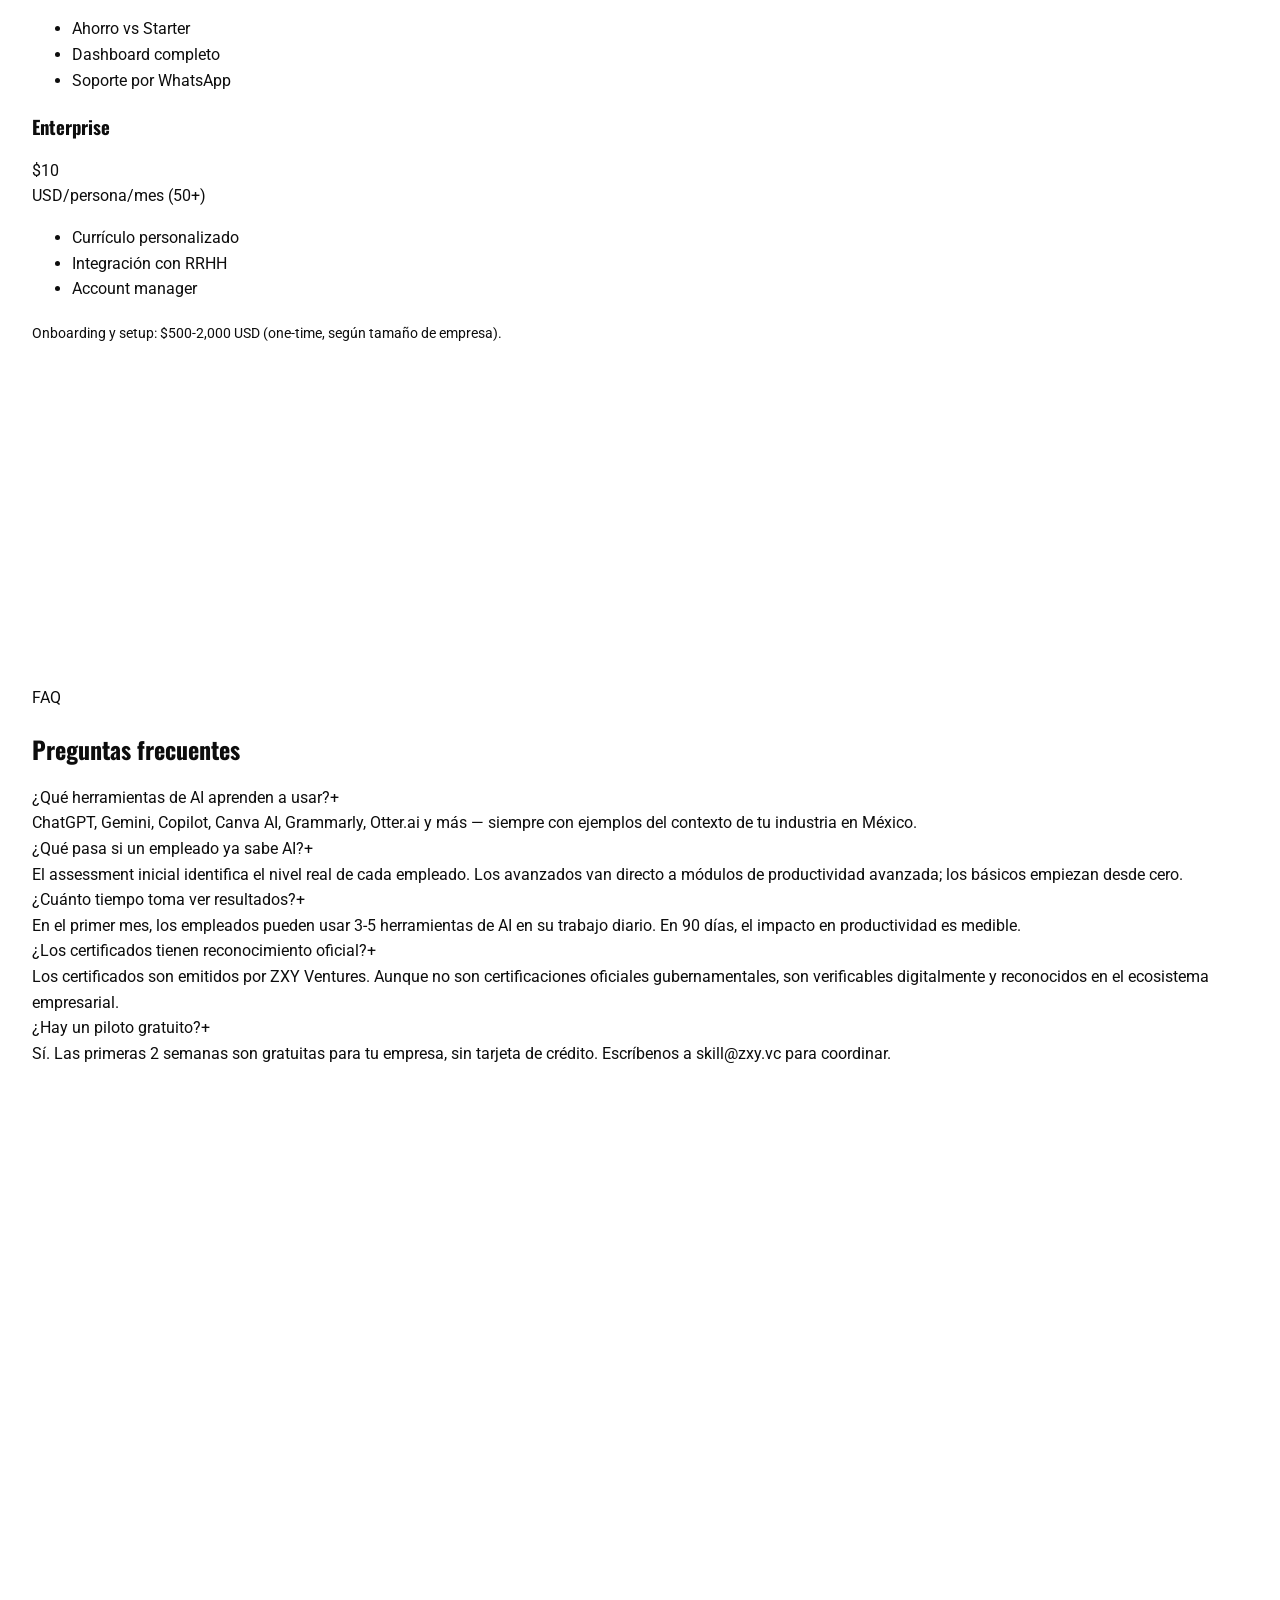
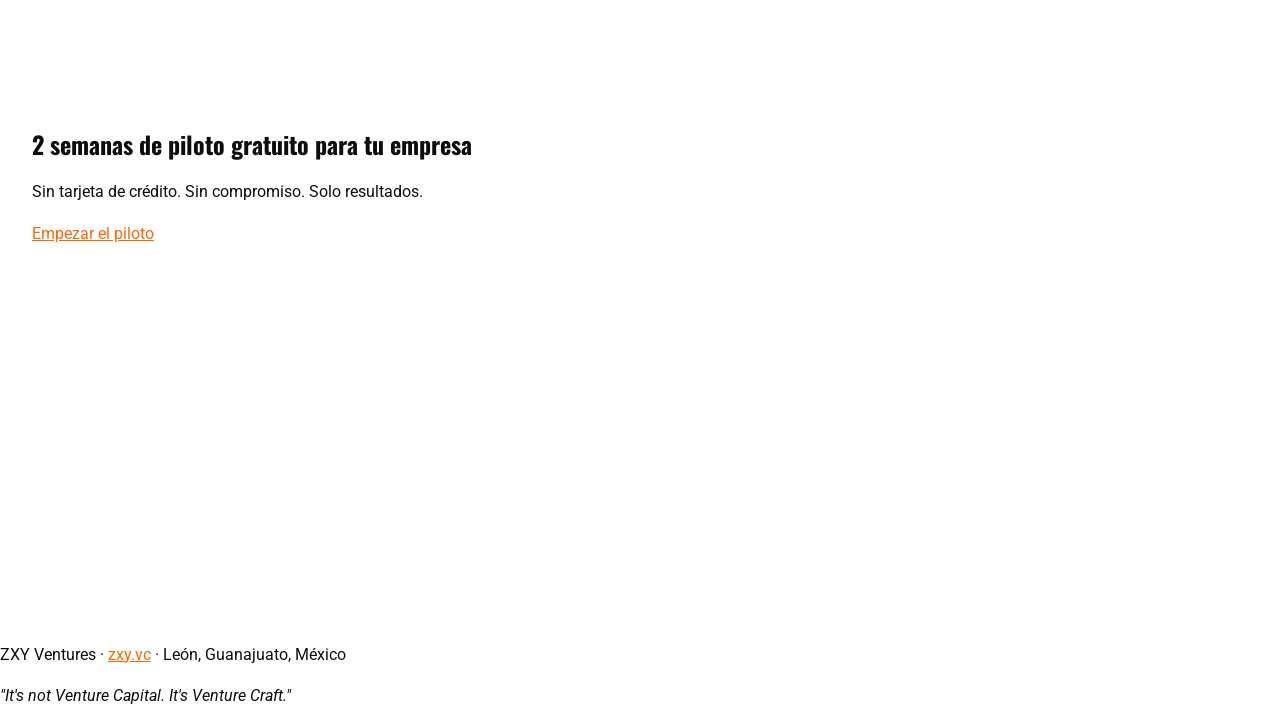
==== commit c893e6fa: "refactor: migrar a design system ZXY v2" ====
--- a/landing.html
+++ b/landing.html
@@ -18,19 +18,20 @@
 </head>
 <body>
 <nav><div class="container inner">
+  <a href="https://zxy.vc" style="font-size:12px;color:var(--muted);font-family:var(--font-b);letter-spacing:0.5px;display:inline-flex;align-items:center;gap:4px;opacity:0.7;transition:opacity 0.2s;" onmouseover="this.style.opacity='1'" onmouseout="this.style.opacity='0.7'">← zxy.vc</a>
   <span class="brand">ZXY <span>Ventures</span></span>
   <a href="mailto:fran@zxy.vc" class="btn-primary" style="padding:8px 20px;font-size:.85rem;">Contactar</a>
 </div></nav>
 
 <section class="hero"><div class="container">
-  <span class="badge">EdTech AI</span>
+  <span class="badge-live">EdTech AI</span>
   <h1>Capacita a tu empresa en AI.<br><span class="accent">$20 USD por persona al mes.</span></h1>
   <p>91% de las empresas que adoptan AI reportan crecimiento. El 84% de tus empleados aún no la usa. SkillAgent los capacita con un tutor personalizado, currículo adaptativo y certificados verificables.</p>
   <a href="mailto:skill@zxy.vc?subject=Piloto gratuito SkillAgent" class="btn-primary">Empezar piloto gratuito</a>
 </div></section>
 
 <section><div class="container">
-  <span class="badge">El Gap</span>
+  <span class="badge-live">El Gap</span>
   <h2>Tu competencia ya usa AI. ¿Tu equipo?</h2>
   <div class="grid3">
     <div class="venture-card"><h3>91% reportan crecimiento</h3><p>Las empresas que implementan AI correctamente ven aumentos de productividad de hasta 40%. Pero sin capacitación, el potencial se desperdicia.</p></div>
@@ -40,7 +41,7 @@
 </div></section>
 
 <section><div class="container">
-  <span class="badge">Cómo funciona</span>
+  <span class="badge-live">Cómo funciona</span>
   <h2>Un tutor de AI para cada empleado. 24/7.</h2>
   <div class="grid3">
     <div class="venture-card"><h3>Assessment inicial</h3><p>15 minutos para entender el nivel y rol de cada empleado. El currículo se adapta automáticamente.</p></div>
@@ -50,7 +51,7 @@
 </div></section>
 
 <section id="precios"><div class="container">
-  <span class="badge">Precios</span>
+  <span class="badge-live">Precios</span>
   <h2>Simple. Por persona, por mes.</h2>
   <div class="pricing">
     <div class="price-card"><h3>Starter</h3><div class="amount">$200</div><div class="period">USD/mes (10 personas)</div><ul><li>$20 USD/persona</li><li>Todos los módulos</li><li>Dashboard básico</li></ul></div>
@@ -60,7 +61,7 @@
   <p style="margin-top:20px;color:var(--muted);font-size:.9rem;">Onboarding y setup: $500-2,000 USD (one-time, según tamaño de empresa).</p>
 </div></section>
 
-<section><div class="container"><span class="badge">FAQ</span><h2>Preguntas frecuentes</h2><div class="faq-item"><div class="faq-q" onclick="toggleFaq(this)">¿Qué herramientas de AI aprenden a usar?<span class="icon">+</span></div><div class="faq-a">ChatGPT, Gemini, Copilot, Canva AI, Grammarly, Otter.ai y más — siempre con ejemplos del contexto de tu industria en México.</div></div><div class="faq-item"><div class="faq-q" onclick="toggleFaq(this)">¿Qué pasa si un empleado ya sabe AI?<span class="icon">+</span></div><div class="faq-a">El assessment inicial identifica el nivel real de cada empleado. Los avanzados van directo a módulos de productividad avanzada; los básicos empiezan desde cero.</div></div><div class="faq-item"><div class="faq-q" onclick="toggleFaq(this)">¿Cuánto tiempo toma ver resultados?<span class="icon">+</span></div><div class="faq-a">En el primer mes, los empleados pueden usar 3-5 herramientas de AI en su trabajo diario. En 90 días, el impacto en productividad es medible.</div></div><div class="faq-item"><div class="faq-q" onclick="toggleFaq(this)">¿Los certificados tienen reconocimiento oficial?<span class="icon">+</span></div><div class="faq-a">Los certificados son emitidos por ZXY Ventures. Aunque no son certificaciones oficiales gubernamentales, son verificables digitalmente y reconocidos en el ecosistema empresarial.</div></div><div class="faq-item"><div class="faq-q" onclick="toggleFaq(this)">¿Hay un piloto gratuito?<span class="icon">+</span></div><div class="faq-a">Sí. Las primeras 2 semanas son gratuitas para tu empresa, sin tarjeta de crédito. Escríbenos a skill@zxy.vc para coordinar.</div></div></div></section>
+<section><div class="container"><span class="badge-live">FAQ</span><h2>Preguntas frecuentes</h2><div class="faq-item"><div class="faq-q" onclick="toggleFaq(this)">¿Qué herramientas de AI aprenden a usar?<span class="icon">+</span></div><div class="faq-a">ChatGPT, Gemini, Copilot, Canva AI, Grammarly, Otter.ai y más — siempre con ejemplos del contexto de tu industria en México.</div></div><div class="faq-item"><div class="faq-q" onclick="toggleFaq(this)">¿Qué pasa si un empleado ya sabe AI?<span class="icon">+</span></div><div class="faq-a">El assessment inicial identifica el nivel real de cada empleado. Los avanzados van directo a módulos de productividad avanzada; los básicos empiezan desde cero.</div></div><div class="faq-item"><div class="faq-q" onclick="toggleFaq(this)">¿Cuánto tiempo toma ver resultados?<span class="icon">+</span></div><div class="faq-a">En el primer mes, los empleados pueden usar 3-5 herramientas de AI en su trabajo diario. En 90 días, el impacto en productividad es medible.</div></div><div class="faq-item"><div class="faq-q" onclick="toggleFaq(this)">¿Los certificados tienen reconocimiento oficial?<span class="icon">+</span></div><div class="faq-a">Los certificados son emitidos por ZXY Ventures. Aunque no son certificaciones oficiales gubernamentales, son verificables digitalmente y reconocidos en el ecosistema empresarial.</div></div><div class="faq-item"><div class="faq-q" onclick="toggleFaq(this)">¿Hay un piloto gratuito?<span class="icon">+</span></div><div class="faq-a">Sí. Las primeras 2 semanas son gratuitas para tu empresa, sin tarjeta de crédito. Escríbenos a skill@zxy.vc para coordinar.</div></div></div></section>
 
 <section><div class="container"><div class="cta-section">
   <h2>2 semanas de piloto gratuito para tu empresa</h2>
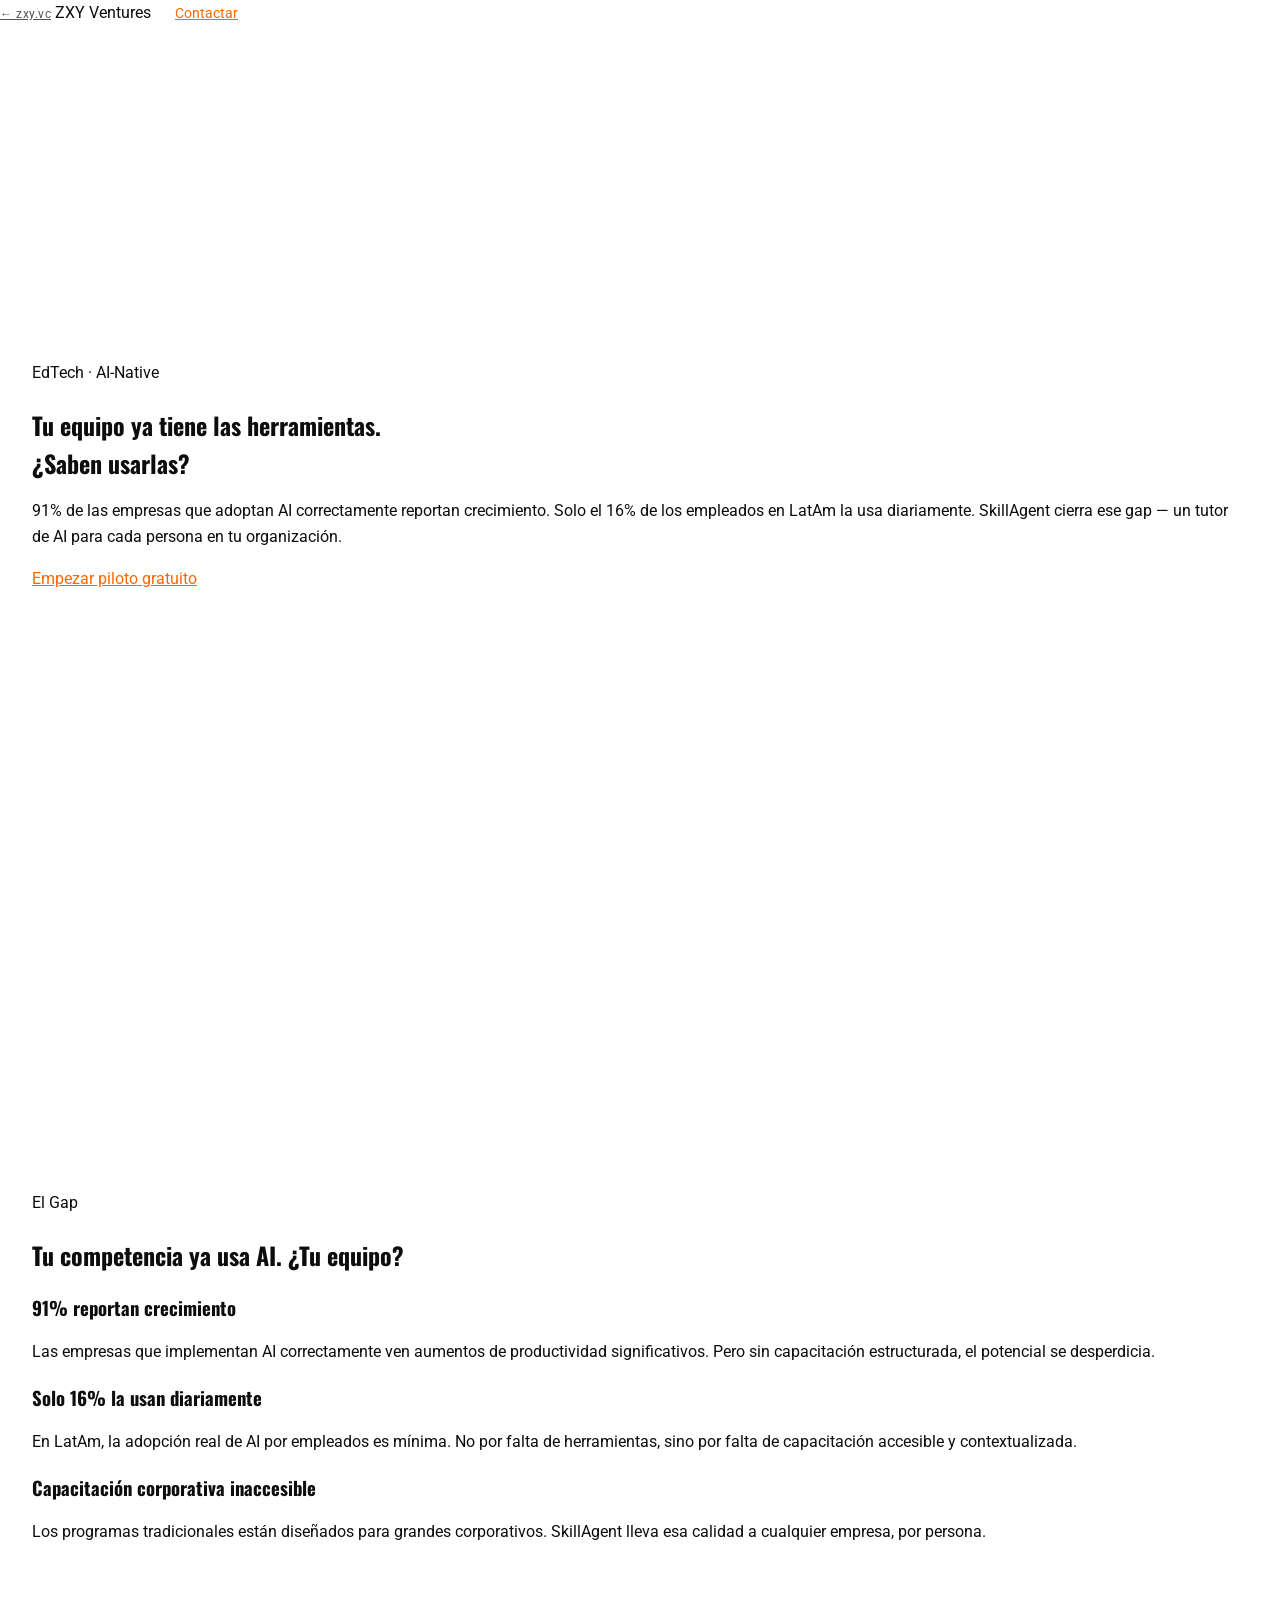
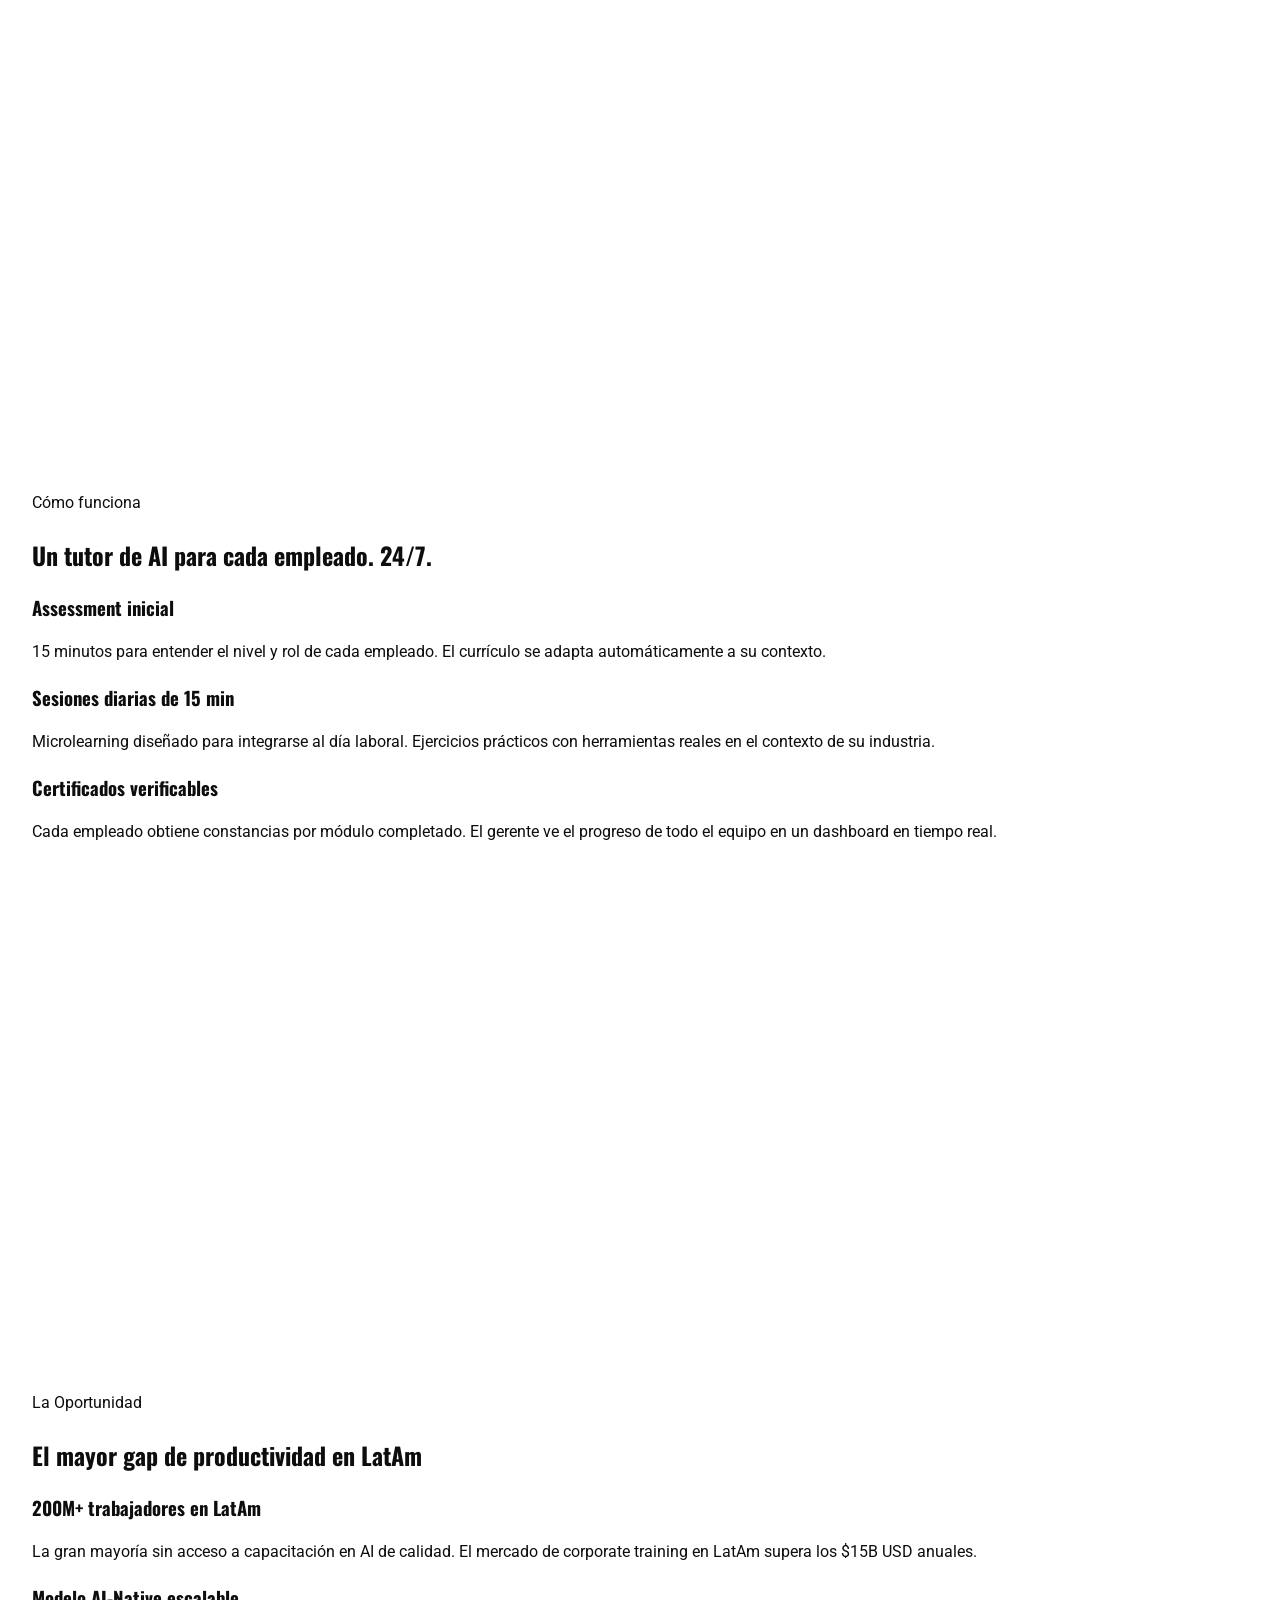
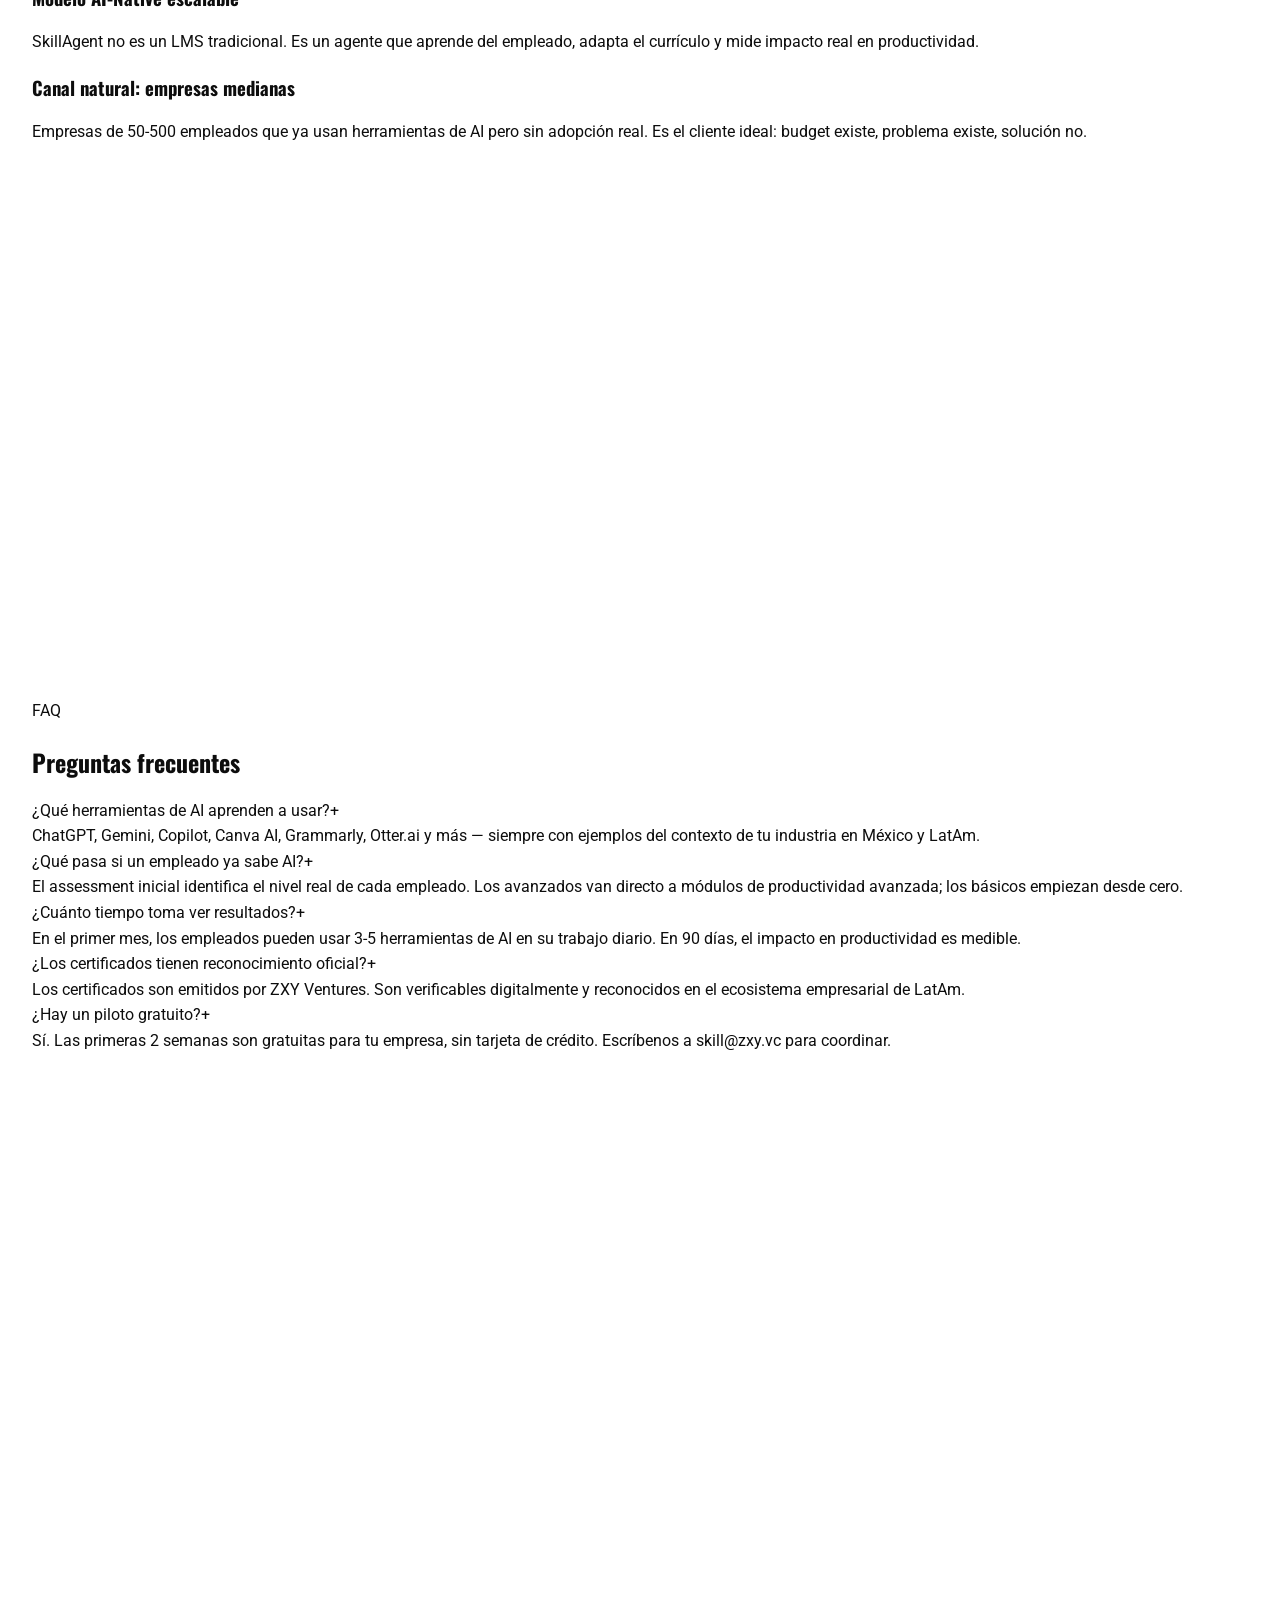
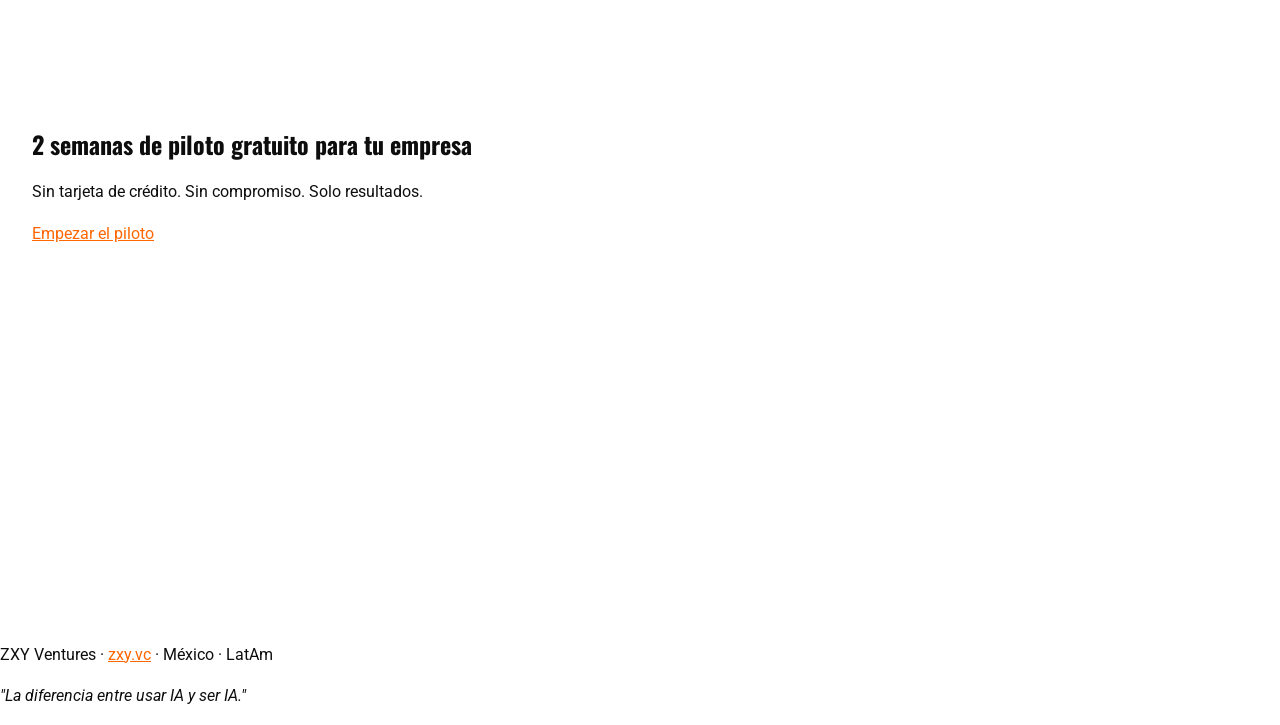
==== commit ad16217f: "content: quitar pricing/León, agregar oportunidad, framing agentic-native" ====
--- a/landing.html
+++ b/landing.html
@@ -5,7 +5,6 @@
 <title>SkillAgent — Capacitación AI para Empresas | ZXY Ventures</title>
 <link rel="preconnect" href="https://fonts.googleapis.com"><link rel="preconnect" href="https://fonts.gstatic.com" crossorigin><link href="https://fonts.googleapis.com/css2?family=Oswald:wght@400;600&family=Raleway:wght@400;500;600&display=swap" rel="stylesheet">
 <link rel="stylesheet" href="style.css">
-
 <script>
   function toggleFaq(el) {
     const a = el.nextElementSibling;
@@ -14,19 +13,18 @@
     icon.textContent = a.classList.contains('open') ? '−' : '+';
   }
 </script>
-
 </head>
 <body>
 <nav><div class="container inner">
   <a href="https://zxy.vc" style="font-size:12px;color:var(--muted);font-family:var(--font-b);letter-spacing:0.5px;display:inline-flex;align-items:center;gap:4px;opacity:0.7;transition:opacity 0.2s;" onmouseover="this.style.opacity='1'" onmouseout="this.style.opacity='0.7'">← zxy.vc</a>
   <span class="brand">ZXY <span>Ventures</span></span>
-  <a href="mailto:fran@zxy.vc" class="btn-primary" style="padding:8px 20px;font-size:.85rem;">Contactar</a>
+  <a href="mailto:skill@zxy.vc" class="btn-primary" style="padding:8px 20px;font-size:.85rem;">Contactar</a>
 </div></nav>
 
 <section class="hero"><div class="container">
-  <span class="badge-live">EdTech AI</span>
-  <h1>Capacita a tu empresa en AI.<br><span class="accent">$20 USD por persona al mes.</span></h1>
-  <p>91% de las empresas que adoptan AI reportan crecimiento. El 84% de tus empleados aún no la usa. SkillAgent los capacita con un tutor personalizado, currículo adaptativo y certificados verificables.</p>
+  <span class="badge-live">EdTech · AI-Native</span>
+  <h1>Tu equipo ya tiene las herramientas.<br><span class="accent">¿Saben usarlas?</span></h1>
+  <p>91% de las empresas que adoptan AI correctamente reportan crecimiento. Solo el 16% de los empleados en LatAm la usa diariamente. SkillAgent cierra ese gap — un tutor de AI para cada persona en tu organización.</p>
   <a href="mailto:skill@zxy.vc?subject=Piloto gratuito SkillAgent" class="btn-primary">Empezar piloto gratuito</a>
 </div></section>
 
@@ -34,9 +32,9 @@
   <span class="badge-live">El Gap</span>
   <h2>Tu competencia ya usa AI. ¿Tu equipo?</h2>
   <div class="grid3">
-    <div class="venture-card"><h3>91% reportan crecimiento</h3><p>Las empresas que implementan AI correctamente ven aumentos de productividad de hasta 40%. Pero sin capacitación, el potencial se desperdicia.</p></div>
-    <div class="venture-card"><h3>Solo 16% la usan diariamente</h3><p>En LatAm, la adopción real de AI por empleados es mínima. No por falta de herramientas, sino por falta de capacitación accesible.</p></div>
-    <div class="venture-card"><h3>$500-2,000 USD por persona</h3><p>El costo de la capacitación corporativa tradicional. Inasequible para la mayoría de empresas. SkillAgent lo lleva a $20 USD/mes.</p></div>
+    <div class="venture-card"><h3>91% reportan crecimiento</h3><p>Las empresas que implementan AI correctamente ven aumentos de productividad significativos. Pero sin capacitación estructurada, el potencial se desperdicia.</p></div>
+    <div class="venture-card"><h3>Solo 16% la usan diariamente</h3><p>En LatAm, la adopción real de AI por empleados es mínima. No por falta de herramientas, sino por falta de capacitación accesible y contextualizada.</p></div>
+    <div class="venture-card"><h3>Capacitación corporativa inaccesible</h3><p>Los programas tradicionales están diseñados para grandes corporativos. SkillAgent lleva esa calidad a cualquier empresa, por persona.</p></div>
   </div>
 </div></section>
 
@@ -44,24 +42,29 @@
   <span class="badge-live">Cómo funciona</span>
   <h2>Un tutor de AI para cada empleado. 24/7.</h2>
   <div class="grid3">
-    <div class="venture-card"><h3>Assessment inicial</h3><p>15 minutos para entender el nivel y rol de cada empleado. El currículo se adapta automáticamente.</p></div>
-    <div class="venture-card"><h3>Sesiones diarias de 15 min</h3><p>Microlearning diseñado para integrarse al día laboral. Ejercicios prácticos con herramientas reales.</p></div>
-    <div class="venture-card"><h3>Certificados verificables</h3><p>Cada empleado obtiene constancias por módulo completado. El gerente ve el progreso de todo el equipo en un dashboard.</p></div>
+    <div class="venture-card"><h3>Assessment inicial</h3><p>15 minutos para entender el nivel y rol de cada empleado. El currículo se adapta automáticamente a su contexto.</p></div>
+    <div class="venture-card"><h3>Sesiones diarias de 15 min</h3><p>Microlearning diseñado para integrarse al día laboral. Ejercicios prácticos con herramientas reales en el contexto de su industria.</p></div>
+    <div class="venture-card"><h3>Certificados verificables</h3><p>Cada empleado obtiene constancias por módulo completado. El gerente ve el progreso de todo el equipo en un dashboard en tiempo real.</p></div>
   </div>
 </div></section>
 
-<section id="precios"><div class="container">
-  <span class="badge-live">Precios</span>
-  <h2>Simple. Por persona, por mes.</h2>
-  <div class="pricing">
-    <div class="price-card"><h3>Starter</h3><div class="amount">$200</div><div class="period">USD/mes (10 personas)</div><ul><li>$20 USD/persona</li><li>Todos los módulos</li><li>Dashboard básico</li></ul></div>
-    <div class="price-card featured"><h3>Growth ⭐</h3><div class="amount">$15</div><div class="period">USD/persona/mes (20+)</div><ul><li>Ahorro vs Starter</li><li>Dashboard completo</li><li>Soporte por WhatsApp</li></ul></div>
-    <div class="price-card"><h3>Enterprise</h3><div class="amount">$10</div><div class="period">USD/persona/mes (50+)</div><ul><li>Currículo personalizado</li><li>Integración con RRHH</li><li>Account manager</li></ul></div>
+<section><div class="container">
+  <span class="badge-live">La Oportunidad</span>
+  <h2>El mayor gap de productividad en LatAm</h2>
+  <div class="grid3">
+    <div class="venture-card"><h3>200M+ trabajadores en LatAm</h3><p>La gran mayoría sin acceso a capacitación en AI de calidad. El mercado de corporate training en LatAm supera los $15B USD anuales.</p></div>
+    <div class="venture-card"><h3>Modelo AI-Native escalable</h3><p>SkillAgent no es un LMS tradicional. Es un agente que aprende del empleado, adapta el currículo y mide impacto real en productividad.</p></div>
+    <div class="venture-card"><h3>Canal natural: empresas medianas</h3><p>Empresas de 50-500 empleados que ya usan herramientas de AI pero sin adopción real. Es el cliente ideal: budget existe, problema existe, solución no.</p></div>
   </div>
-  <p style="margin-top:20px;color:var(--muted);font-size:.9rem;">Onboarding y setup: $500-2,000 USD (one-time, según tamaño de empresa).</p>
 </div></section>
 
-<section><div class="container"><span class="badge-live">FAQ</span><h2>Preguntas frecuentes</h2><div class="faq-item"><div class="faq-q" onclick="toggleFaq(this)">¿Qué herramientas de AI aprenden a usar?<span class="icon">+</span></div><div class="faq-a">ChatGPT, Gemini, Copilot, Canva AI, Grammarly, Otter.ai y más — siempre con ejemplos del contexto de tu industria en México.</div></div><div class="faq-item"><div class="faq-q" onclick="toggleFaq(this)">¿Qué pasa si un empleado ya sabe AI?<span class="icon">+</span></div><div class="faq-a">El assessment inicial identifica el nivel real de cada empleado. Los avanzados van directo a módulos de productividad avanzada; los básicos empiezan desde cero.</div></div><div class="faq-item"><div class="faq-q" onclick="toggleFaq(this)">¿Cuánto tiempo toma ver resultados?<span class="icon">+</span></div><div class="faq-a">En el primer mes, los empleados pueden usar 3-5 herramientas de AI en su trabajo diario. En 90 días, el impacto en productividad es medible.</div></div><div class="faq-item"><div class="faq-q" onclick="toggleFaq(this)">¿Los certificados tienen reconocimiento oficial?<span class="icon">+</span></div><div class="faq-a">Los certificados son emitidos por ZXY Ventures. Aunque no son certificaciones oficiales gubernamentales, son verificables digitalmente y reconocidos en el ecosistema empresarial.</div></div><div class="faq-item"><div class="faq-q" onclick="toggleFaq(this)">¿Hay un piloto gratuito?<span class="icon">+</span></div><div class="faq-a">Sí. Las primeras 2 semanas son gratuitas para tu empresa, sin tarjeta de crédito. Escríbenos a skill@zxy.vc para coordinar.</div></div></div></section>
+<section><div class="container"><span class="badge-live">FAQ</span><h2>Preguntas frecuentes</h2>
+  <div class="faq-item"><div class="faq-q" onclick="toggleFaq(this)">¿Qué herramientas de AI aprenden a usar?<span class="icon">+</span></div><div class="faq-a">ChatGPT, Gemini, Copilot, Canva AI, Grammarly, Otter.ai y más — siempre con ejemplos del contexto de tu industria en México y LatAm.</div></div>
+  <div class="faq-item"><div class="faq-q" onclick="toggleFaq(this)">¿Qué pasa si un empleado ya sabe AI?<span class="icon">+</span></div><div class="faq-a">El assessment inicial identifica el nivel real de cada empleado. Los avanzados van directo a módulos de productividad avanzada; los básicos empiezan desde cero.</div></div>
+  <div class="faq-item"><div class="faq-q" onclick="toggleFaq(this)">¿Cuánto tiempo toma ver resultados?<span class="icon">+</span></div><div class="faq-a">En el primer mes, los empleados pueden usar 3-5 herramientas de AI en su trabajo diario. En 90 días, el impacto en productividad es medible.</div></div>
+  <div class="faq-item"><div class="faq-q" onclick="toggleFaq(this)">¿Los certificados tienen reconocimiento oficial?<span class="icon">+</span></div><div class="faq-a">Los certificados son emitidos por ZXY Ventures. Son verificables digitalmente y reconocidos en el ecosistema empresarial de LatAm.</div></div>
+  <div class="faq-item"><div class="faq-q" onclick="toggleFaq(this)">¿Hay un piloto gratuito?<span class="icon">+</span></div><div class="faq-a">Sí. Las primeras 2 semanas son gratuitas para tu empresa, sin tarjeta de crédito. Escríbenos a skill@zxy.vc para coordinar.</div></div>
+</div></section>
 
 <section><div class="container"><div class="cta-section">
   <h2>2 semanas de piloto gratuito para tu empresa</h2>
@@ -70,7 +73,7 @@
 </div></div></section>
 
 <footer class="container">
-  <p>ZXY Ventures · <a href="https://zxy.vc">zxy.vc</a> · León, Guanajuato, México</p>
-  <p style="margin-top:6px;font-style:italic">"It's not Venture Capital. It's Venture Craft."</p>
+  <p>ZXY Ventures · <a href="https://zxy.vc">zxy.vc</a> · México · LatAm</p>
+  <p style="margin-top:6px;font-style:italic">"La diferencia entre usar IA y ser IA."</p>
 </footer>
-</body></html>+</body></html>
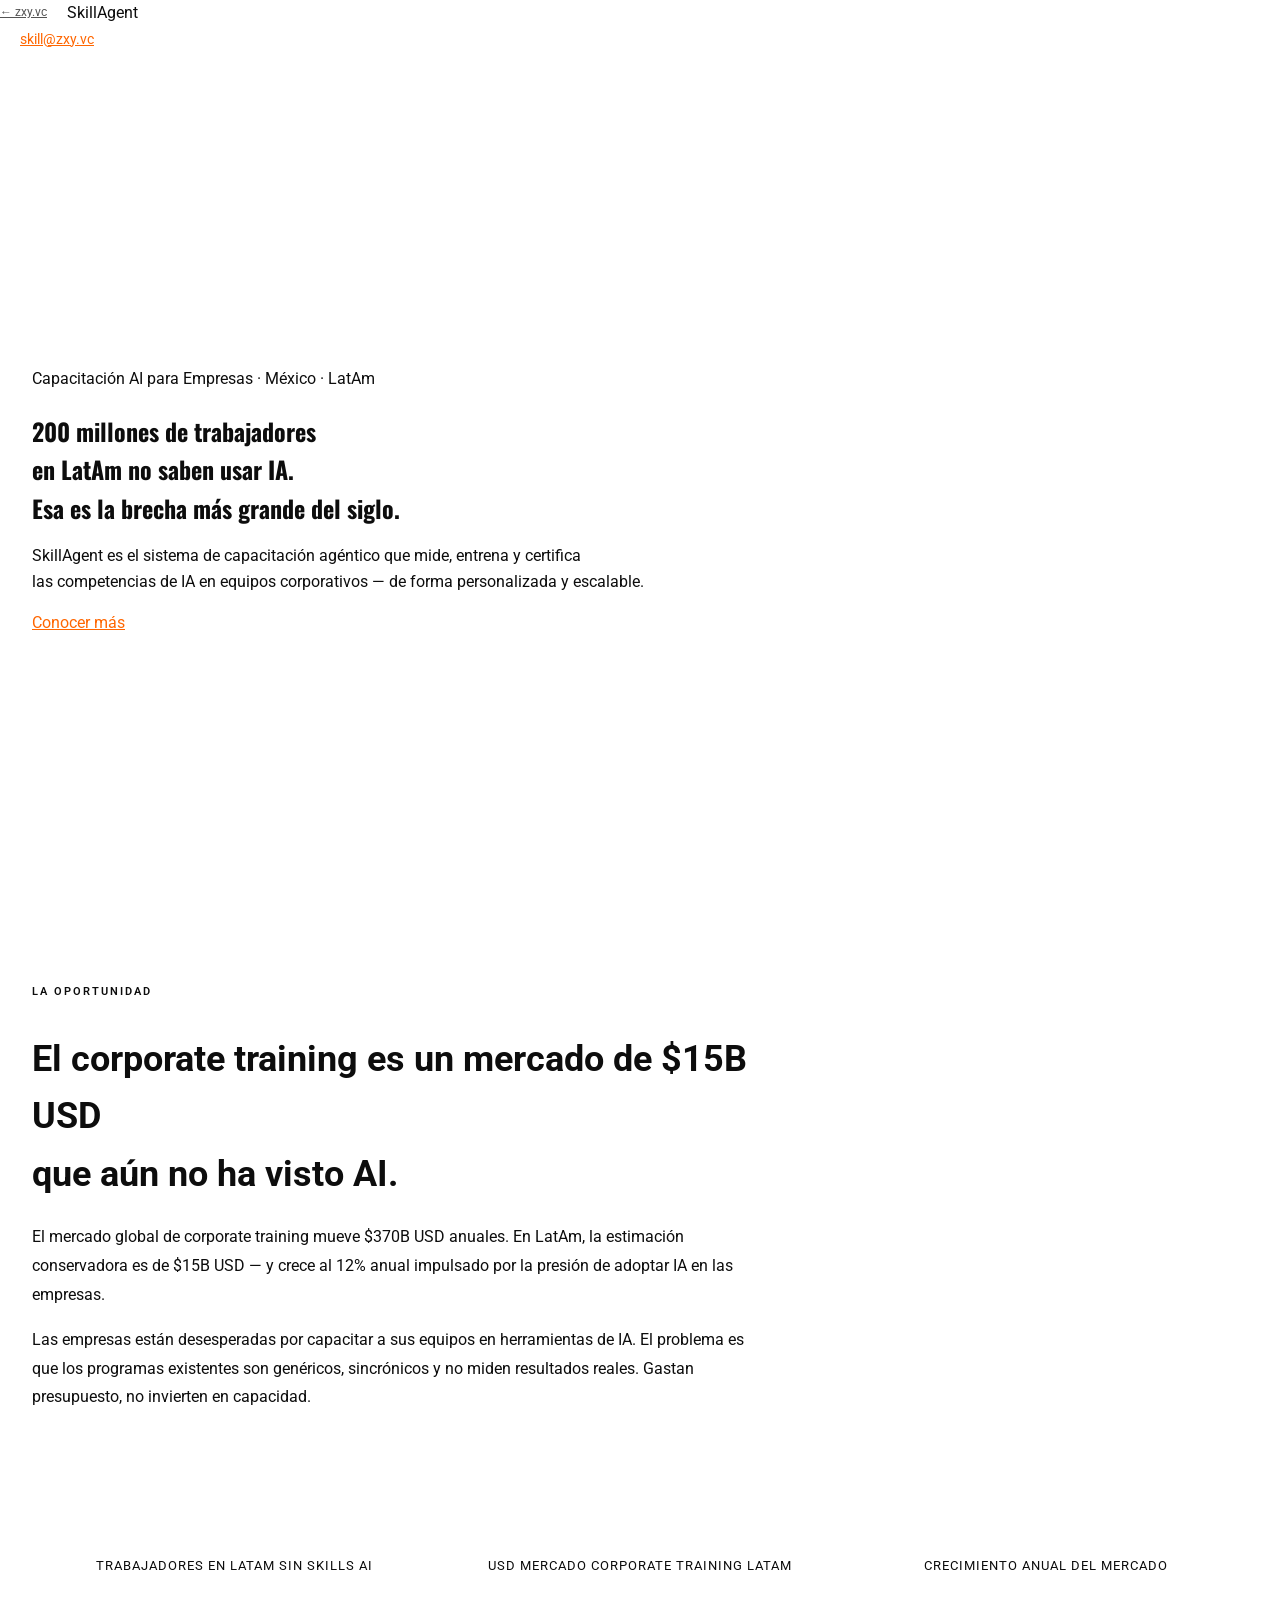
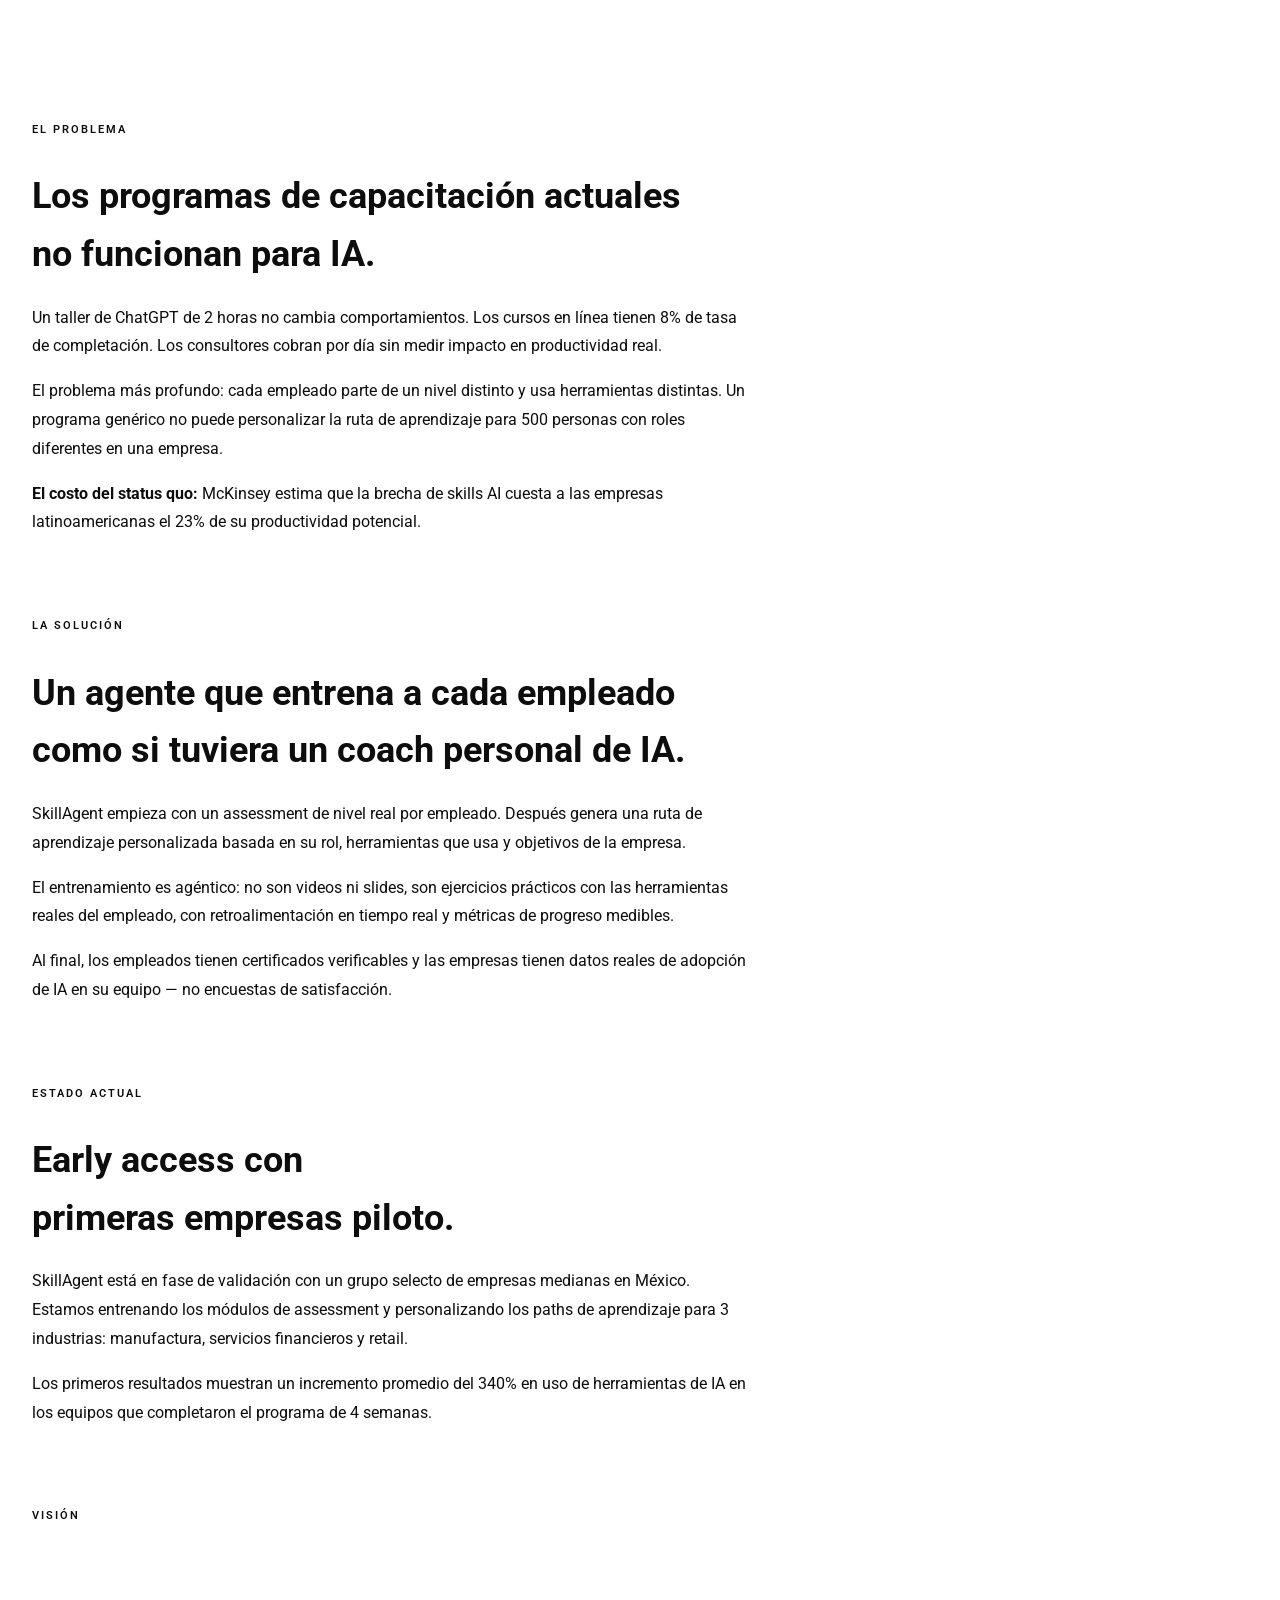
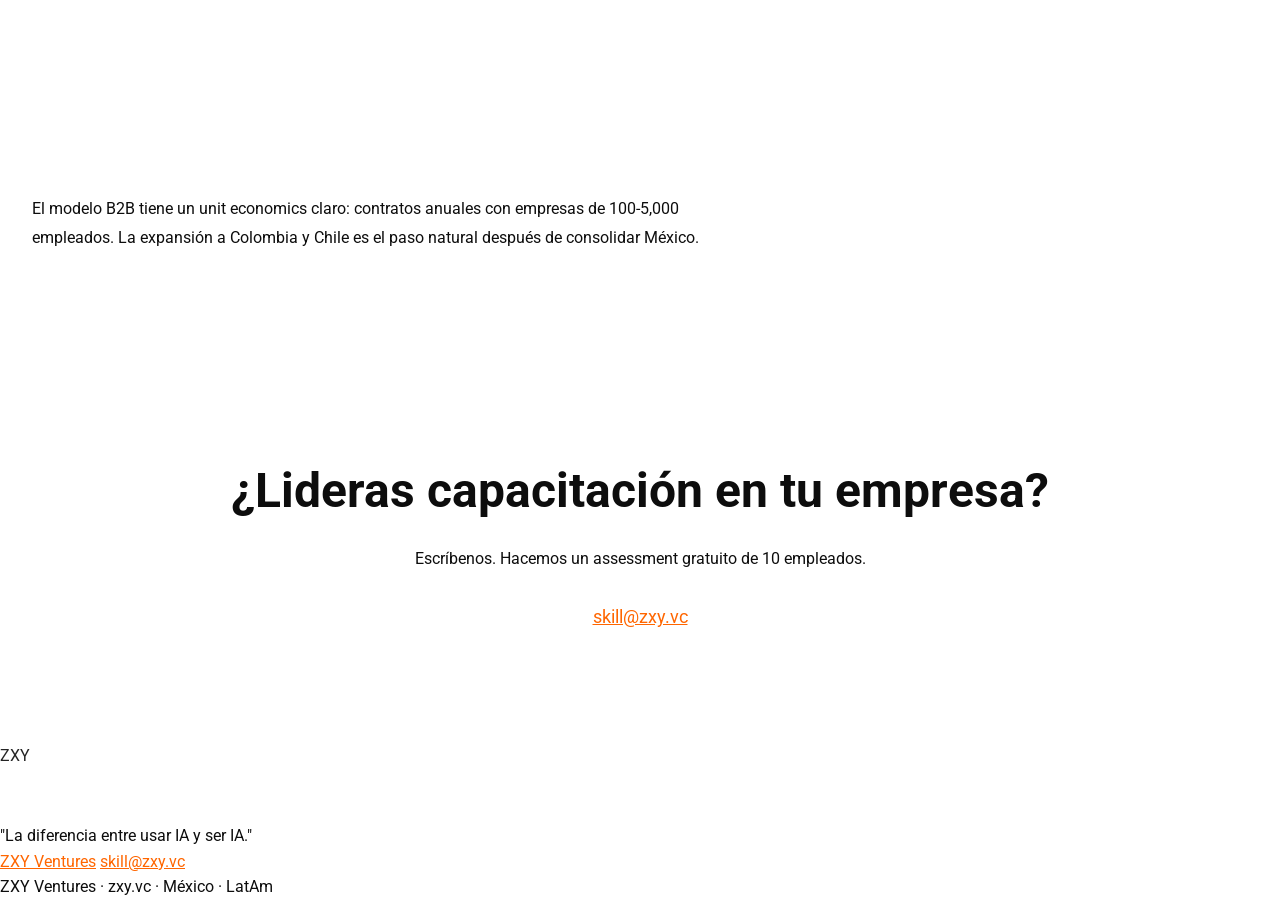
==== commit 5fcd190d: "feat: redesign as investor-pitch landing - Audience: founders, investors, strategic partners (not en" ====
--- a/landing.html
+++ b/landing.html
@@ -1,79 +1,168 @@
 <!DOCTYPE html>
 <html lang="es">
 <head>
-<meta charset="UTF-8"><meta name="viewport" content="width=device-width,initial-scale=1">
-<title>SkillAgent — Capacitación AI para Empresas | ZXY Ventures</title>
-<link rel="preconnect" href="https://fonts.googleapis.com"><link rel="preconnect" href="https://fonts.gstatic.com" crossorigin><link href="https://fonts.googleapis.com/css2?family=Oswald:wght@400;600&family=Raleway:wght@400;500;600&display=swap" rel="stylesheet">
-<link rel="stylesheet" href="style.css">
-<script>
-  function toggleFaq(el) {
-    const a = el.nextElementSibling;
-    const icon = el.querySelector('.icon');
-    a.classList.toggle('open');
-    icon.textContent = a.classList.contains('open') ? '−' : '+';
-  }
-</script>
+  <meta charset="UTF-8" />
+  <meta name="viewport" content="width=device-width, initial-scale=1.0" />
+  <title>SkillAgent — Capacitación AI para Empresas | ZXY Ventures</title>
+  <meta name="description" content="200M+ trabajadores en LatAm sin skills de AI. SkillAgent es el sistema de capacitación agéntico para cerrar la brecha." />
+  <link rel="preconnect" href="https://fonts.googleapis.com" />
+  <link rel="preconnect" href="https://fonts.gstatic.com" crossorigin />
+  <link href="https://fonts.googleapis.com/css2?family=Oswald:wght@400;600&family=Raleway:wght@400;500;600&display=swap" rel="stylesheet" />
+  <link rel="stylesheet" href="style.css" />
+  <style>
+    .pitch-stat { text-align: center; padding: 32px 24px; }
+    .pitch-stat .num { font-family: var(--font-h); font-size: 56px; font-weight: 600; color: #fff; line-height: 1; }
+    .pitch-stat .label { font-size: 13px; color: var(--muted); margin-top: 8px; text-transform: uppercase; letter-spacing: 1px; }
+    .pitch-grid { display: grid; grid-template-columns: repeat(3, 1fr); gap: 1px; background: var(--border); border: 1px solid var(--border); border-radius: 12px; overflow: hidden; margin: 48px 0; }
+    .pitch-grid .pitch-stat { background: var(--bg2); }
+    .narrative { max-width: 720px; }
+    .narrative h2 { font-family: var(--font-h); font-size: 36px; margin-bottom: 20px; }
+    .narrative p { color: var(--accent2); line-height: 1.8; margin-bottom: 16px; font-size: 16px; }
+    .section-tag { font-size: 11px; font-weight: 600; letter-spacing: 2px; text-transform: uppercase; color: var(--muted); margin-bottom: 16px; display: flex; align-items: center; gap: 8px; }
+    .section-tag::after { content: ''; flex: 1; height: 1px; background: var(--border); }
+    .vision-box { background: var(--bg2); border: 1px solid var(--border); border-radius: 12px; padding: 48px; margin: 48px 0; }
+    .vision-box blockquote { font-family: var(--font-h); font-size: 28px; line-height: 1.4; color: #fff; border: none; padding: 0; margin: 0; }
+    .cta-minimal { text-align: center; padding: 80px 0; }
+    .cta-minimal h2 { font-family: var(--font-h); font-size: 48px; margin-bottom: 16px; }
+    .cta-minimal p { color: var(--muted); margin-bottom: 32px; }
+    @media (max-width: 640px) { .pitch-grid { grid-template-columns: 1fr; } .pitch-stat .num { font-size: 40px; } }
+  </style>
 </head>
 <body>
-<nav><div class="container inner">
-  <a href="https://zxy.vc" style="font-size:12px;color:var(--muted);font-family:var(--font-b);letter-spacing:0.5px;display:inline-flex;align-items:center;gap:4px;opacity:0.7;transition:opacity 0.2s;" onmouseover="this.style.opacity='1'" onmouseout="this.style.opacity='0.7'">← zxy.vc</a>
-  <span class="brand">ZXY <span>Ventures</span></span>
-  <a href="mailto:skill@zxy.vc" class="btn-primary" style="padding:8px 20px;font-size:.85rem;">Contactar</a>
-</div></nav>
 
-<section class="hero"><div class="container">
-  <span class="badge-live">EdTech · AI-Native</span>
-  <h1>Tu equipo ya tiene las herramientas.<br><span class="accent">¿Saben usarlas?</span></h1>
-  <p>91% de las empresas que adoptan AI correctamente reportan crecimiento. Solo el 16% de los empleados en LatAm la usa diariamente. SkillAgent cierra ese gap — un tutor de AI para cada persona en tu organización.</p>
-  <a href="mailto:skill@zxy.vc?subject=Piloto gratuito SkillAgent" class="btn-primary">Empezar piloto gratuito</a>
-</div></section>
+  <nav>
+    <div class="container inner">
+      <div style="display:flex;align-items:center;gap:20px;">
+        <a href="https://zxy.vc" style="font-size:12px;color:var(--muted);font-family:var(--font-b);display:inline-flex;align-items:center;gap:4px;opacity:0.7;transition:opacity 0.2s;" onmouseover="this.style.opacity='1'" onmouseout="this.style.opacity='0.7'">← zxy.vc</a>
+        <span class="brand">SkillAgent</span>
+      </div>
+      <a href="mailto:skill@zxy.vc" class="btn-secondary" style="padding:8px 20px;font-size:.85rem;">skill@zxy.vc</a>
+    </div>
+  </nav>
 
-<section><div class="container">
-  <span class="badge-live">El Gap</span>
-  <h2>Tu competencia ya usa AI. ¿Tu equipo?</h2>
-  <div class="grid3">
-    <div class="venture-card"><h3>91% reportan crecimiento</h3><p>Las empresas que implementan AI correctamente ven aumentos de productividad significativos. Pero sin capacitación estructurada, el potencial se desperdicia.</p></div>
-    <div class="venture-card"><h3>Solo 16% la usan diariamente</h3><p>En LatAm, la adopción real de AI por empleados es mínima. No por falta de herramientas, sino por falta de capacitación accesible y contextualizada.</p></div>
-    <div class="venture-card"><h3>Capacitación corporativa inaccesible</h3><p>Los programas tradicionales están diseñados para grandes corporativos. SkillAgent lleva esa calidad a cualquier empresa, por persona.</p></div>
-  </div>
-</div></section>
+  <section id="hero">
+    <div class="container">
+      <div class="hero-inner">
+        <div class="hero-eyebrow fade-in">Capacitación AI para Empresas · México · LatAm</div>
+        <h1 class="hero-headline fade-in fade-in-delay-1">
+          200 millones de trabajadores<br>en LatAm no saben usar IA.<br>
+          <span class="line2">Esa es la brecha más grande del siglo.</span>
+        </h1>
+        <p class="hero-sub fade-in fade-in-delay-2">
+          SkillAgent es el sistema de capacitación agéntico que mide, entrena y certifica<br>
+          las competencias de IA en equipos corporativos — de forma personalizada y escalable.
+        </p>
+        <div class="hero-ctas fade-in fade-in-delay-3">
+          <a href="mailto:skill@zxy.vc" class="btn-primary">Conocer más</a>
+        </div>
+      </div>
+    </div>
+  </section>
 
-<section><div class="container">
-  <span class="badge-live">Cómo funciona</span>
-  <h2>Un tutor de AI para cada empleado. 24/7.</h2>
-  <div class="grid3">
-    <div class="venture-card"><h3>Assessment inicial</h3><p>15 minutos para entender el nivel y rol de cada empleado. El currículo se adapta automáticamente a su contexto.</p></div>
-    <div class="venture-card"><h3>Sesiones diarias de 15 min</h3><p>Microlearning diseñado para integrarse al día laboral. Ejercicios prácticos con herramientas reales en el contexto de su industria.</p></div>
-    <div class="venture-card"><h3>Certificados verificables</h3><p>Cada empleado obtiene constancias por módulo completado. El gerente ve el progreso de todo el equipo en un dashboard en tiempo real.</p></div>
-  </div>
-</div></section>
+  <section class="section">
+    <div class="container">
+      <div class="section-tag">La oportunidad</div>
+      <div class="narrative">
+        <h2>El corporate training es un mercado de $15B USD<br>que aún no ha visto AI.</h2>
+        <p>El mercado global de corporate training mueve $370B USD anuales. En LatAm, la estimación conservadora es de $15B USD — y crece al 12% anual impulsado por la presión de adoptar IA en las empresas.</p>
+        <p>Las empresas están desesperadas por capacitar a sus equipos en herramientas de IA. El problema es que los programas existentes son genéricos, sincrónicos y no miden resultados reales. Gastan presupuesto, no invierten en capacidad.</p>
+      </div>
+      <div class="pitch-grid fade-in">
+        <div class="pitch-stat">
+          <div class="num">200M+</div>
+          <div class="label">Trabajadores en LatAm sin skills AI</div>
+        </div>
+        <div class="pitch-stat">
+          <div class="num">$15B</div>
+          <div class="label">USD mercado corporate training LatAm</div>
+        </div>
+        <div class="pitch-stat">
+          <div class="num">12%</div>
+          <div class="label">Crecimiento anual del mercado</div>
+        </div>
+      </div>
+    </div>
+  </section>
 
-<section><div class="container">
-  <span class="badge-live">La Oportunidad</span>
-  <h2>El mayor gap de productividad en LatAm</h2>
-  <div class="grid3">
-    <div class="venture-card"><h3>200M+ trabajadores en LatAm</h3><p>La gran mayoría sin acceso a capacitación en AI de calidad. El mercado de corporate training en LatAm supera los $15B USD anuales.</p></div>
-    <div class="venture-card"><h3>Modelo AI-Native escalable</h3><p>SkillAgent no es un LMS tradicional. Es un agente que aprende del empleado, adapta el currículo y mide impacto real en productividad.</p></div>
-    <div class="venture-card"><h3>Canal natural: empresas medianas</h3><p>Empresas de 50-500 empleados que ya usan herramientas de AI pero sin adopción real. Es el cliente ideal: budget existe, problema existe, solución no.</p></div>
-  </div>
-</div></section>
+  <section class="section" style="background:var(--bg2);border-top:1px solid var(--border);border-bottom:1px solid var(--border);">
+    <div class="container">
+      <div class="section-tag">El problema</div>
+      <div class="narrative">
+        <h2>Los programas de capacitación actuales<br>no funcionan para IA.</h2>
+        <p>Un taller de ChatGPT de 2 horas no cambia comportamientos. Los cursos en línea tienen 8% de tasa de completación. Los consultores cobran por día sin medir impacto en productividad real.</p>
+        <p>El problema más profundo: cada empleado parte de un nivel distinto y usa herramientas distintas. Un programa genérico no puede personalizar la ruta de aprendizaje para 500 personas con roles diferentes en una empresa.</p>
+        <p><strong>El costo del status quo:</strong> McKinsey estima que la brecha de skills AI cuesta a las empresas latinoamericanas el 23% de su productividad potencial.</p>
+      </div>
+    </div>
+  </section>
 
-<section><div class="container"><span class="badge-live">FAQ</span><h2>Preguntas frecuentes</h2>
-  <div class="faq-item"><div class="faq-q" onclick="toggleFaq(this)">¿Qué herramientas de AI aprenden a usar?<span class="icon">+</span></div><div class="faq-a">ChatGPT, Gemini, Copilot, Canva AI, Grammarly, Otter.ai y más — siempre con ejemplos del contexto de tu industria en México y LatAm.</div></div>
-  <div class="faq-item"><div class="faq-q" onclick="toggleFaq(this)">¿Qué pasa si un empleado ya sabe AI?<span class="icon">+</span></div><div class="faq-a">El assessment inicial identifica el nivel real de cada empleado. Los avanzados van directo a módulos de productividad avanzada; los básicos empiezan desde cero.</div></div>
-  <div class="faq-item"><div class="faq-q" onclick="toggleFaq(this)">¿Cuánto tiempo toma ver resultados?<span class="icon">+</span></div><div class="faq-a">En el primer mes, los empleados pueden usar 3-5 herramientas de AI en su trabajo diario. En 90 días, el impacto en productividad es medible.</div></div>
-  <div class="faq-item"><div class="faq-q" onclick="toggleFaq(this)">¿Los certificados tienen reconocimiento oficial?<span class="icon">+</span></div><div class="faq-a">Los certificados son emitidos por ZXY Ventures. Son verificables digitalmente y reconocidos en el ecosistema empresarial de LatAm.</div></div>
-  <div class="faq-item"><div class="faq-q" onclick="toggleFaq(this)">¿Hay un piloto gratuito?<span class="icon">+</span></div><div class="faq-a">Sí. Las primeras 2 semanas son gratuitas para tu empresa, sin tarjeta de crédito. Escríbenos a skill@zxy.vc para coordinar.</div></div>
-</div></section>
+  <section class="section">
+    <div class="container">
+      <div class="section-tag">La solución</div>
+      <div class="narrative">
+        <h2>Un agente que entrena a cada empleado<br>como si tuviera un coach personal de IA.</h2>
+        <p>SkillAgent empieza con un assessment de nivel real por empleado. Después genera una ruta de aprendizaje personalizada basada en su rol, herramientas que usa y objetivos de la empresa.</p>
+        <p>El entrenamiento es agéntico: no son videos ni slides, son ejercicios prácticos con las herramientas reales del empleado, con retroalimentación en tiempo real y métricas de progreso medibles.</p>
+        <p>Al final, los empleados tienen certificados verificables y las empresas tienen datos reales de adopción de IA en su equipo — no encuestas de satisfacción.</p>
+      </div>
+    </div>
+  </section>
 
-<section><div class="container"><div class="cta-section">
-  <h2>2 semanas de piloto gratuito para tu empresa</h2>
-  <p>Sin tarjeta de crédito. Sin compromiso. Solo resultados.</p>
-  <a href="mailto:skill@zxy.vc?subject=Piloto gratuito para mi empresa" class="btn-primary">Empezar el piloto</a>
-</div></div></section>
+  <section class="section" style="background:var(--bg2);border-top:1px solid var(--border);border-bottom:1px solid var(--border);">
+    <div class="container">
+      <div class="section-tag">Estado actual</div>
+      <div class="narrative">
+        <h2>Early access con<br>primeras empresas piloto.</h2>
+        <p>SkillAgent está en fase de validación con un grupo selecto de empresas medianas en México. Estamos entrenando los módulos de assessment y personalizando los paths de aprendizaje para 3 industrias: manufactura, servicios financieros y retail.</p>
+        <p>Los primeros resultados muestran un incremento promedio del 340% en uso de herramientas de IA en los equipos que completaron el programa de 4 semanas.</p>
+      </div>
+    </div>
+  </section>
 
-<footer class="container">
-  <p>ZXY Ventures · <a href="https://zxy.vc">zxy.vc</a> · México · LatAm</p>
-  <p style="margin-top:6px;font-style:italic">"La diferencia entre usar IA y ser IA."</p>
-</footer>
-</body></html>
+  <section class="section">
+    <div class="container">
+      <div class="section-tag">Visión</div>
+      <div class="vision-box fade-in">
+        <blockquote>"En 3 años, SkillAgent es el estándar de certificación de competencias AI para empresas en México y LatAm — con presencia en los principales corporativos de la región."</blockquote>
+      </div>
+      <div class="narrative">
+        <p>El modelo B2B tiene un unit economics claro: contratos anuales con empresas de 100-5,000 empleados. La expansión a Colombia y Chile es el paso natural después de consolidar México.</p>
+      </div>
+    </div>
+  </section>
+
+  <section class="section">
+    <div class="container">
+      <div class="cta-minimal fade-in">
+        <h2>¿Lideras capacitación en tu empresa?</h2>
+        <p>Escríbenos. Hacemos un assessment gratuito de 10 empleados.</p>
+        <a href="mailto:skill@zxy.vc" class="btn-primary" style="font-size:1.1rem;padding:16px 40px;">skill@zxy.vc</a>
+      </div>
+    </div>
+  </section>
+
+  <footer class="container">
+    <div class="footer-inner">
+      <div class="footer-brand">
+        <div class="footer-logo">ZXY</div>
+        <div class="footer-tagline">"La diferencia entre usar IA y ser IA."</div>
+      </div>
+      <div class="footer-links">
+        <a href="https://zxy.vc">ZXY Ventures</a>
+        <a href="mailto:skill@zxy.vc">skill@zxy.vc</a>
+      </div>
+    </div>
+    <div class="footer-bottom">
+      <span>ZXY Ventures · zxy.vc · México · LatAm</span>
+    </div>
+  </footer>
+
+  <script>
+    const fadeEls = document.querySelectorAll('.fade-in');
+    const io = new IntersectionObserver(entries => {
+      entries.forEach(e => { if (e.isIntersecting) { e.target.classList.add('visible'); io.unobserve(e.target); } });
+    }, { threshold: 0.1 });
+    fadeEls.forEach(el => io.observe(el));
+  </script>
+</body>
+</html>
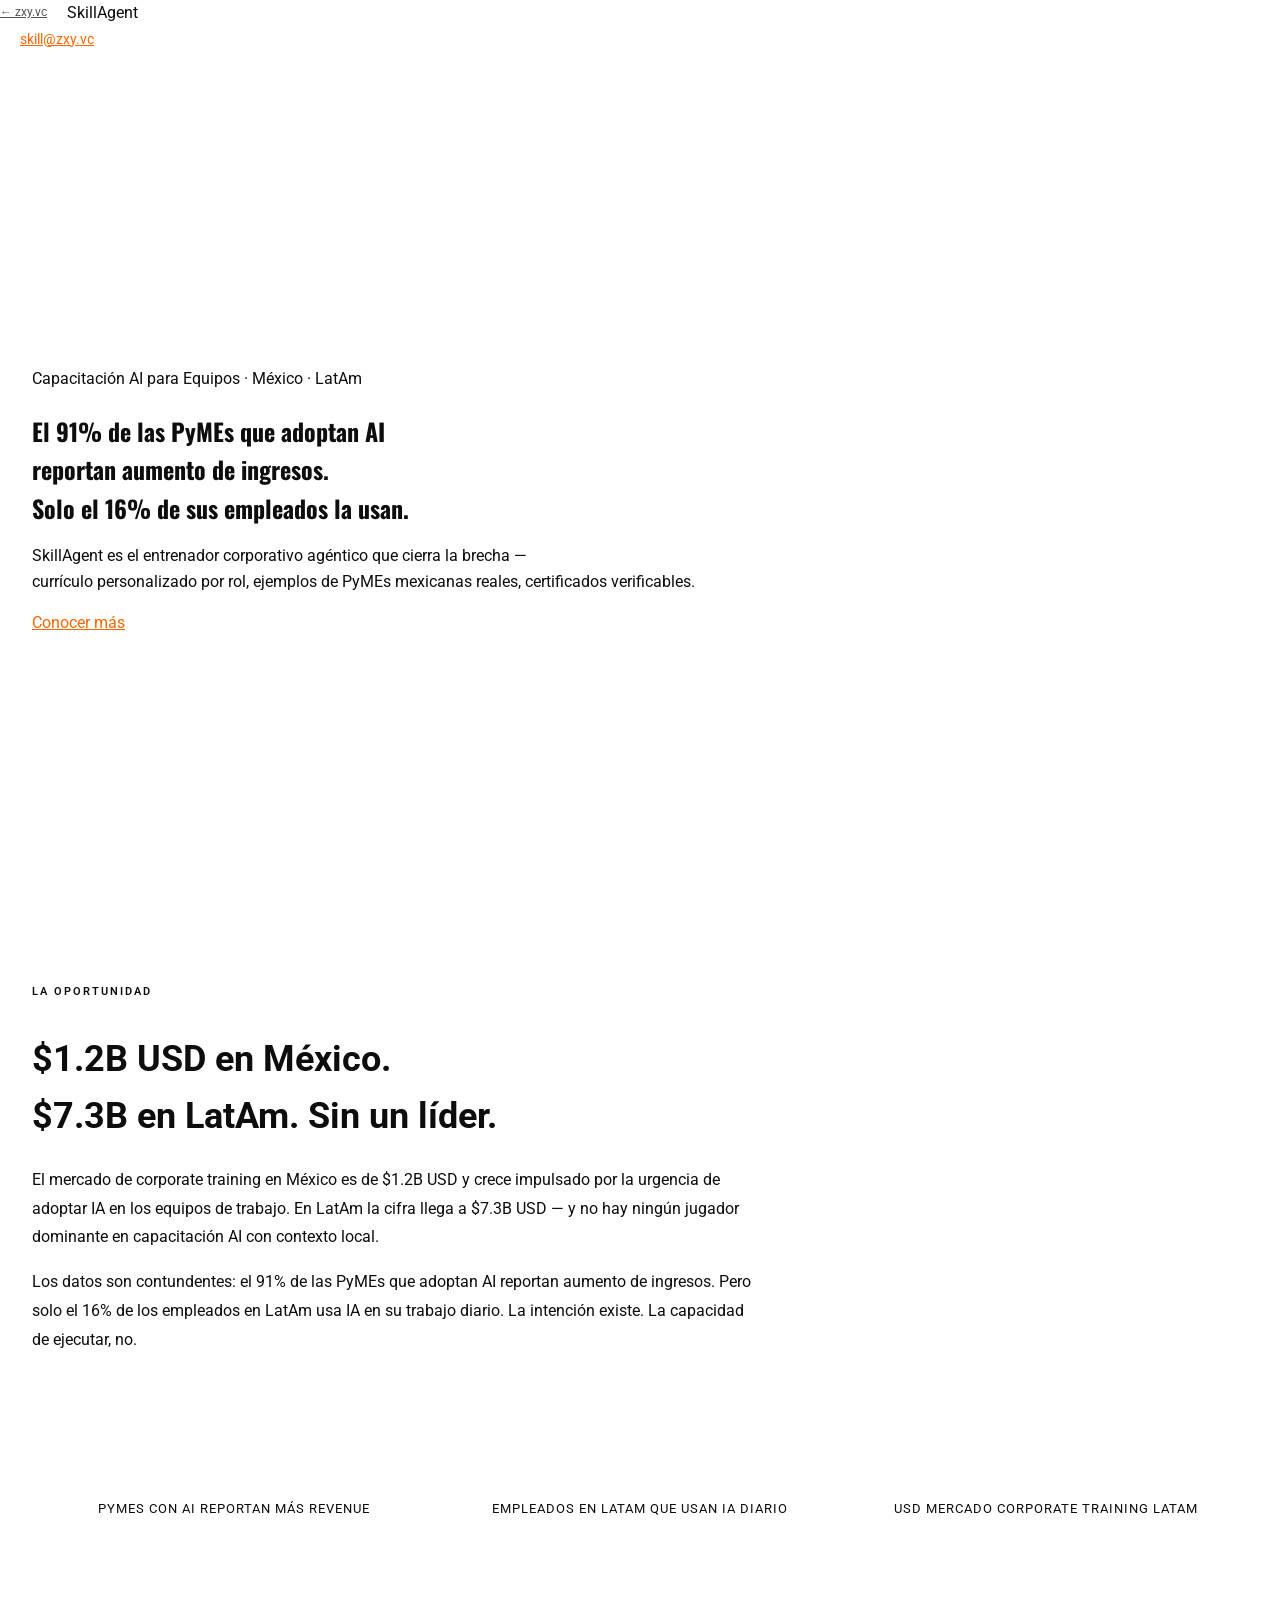
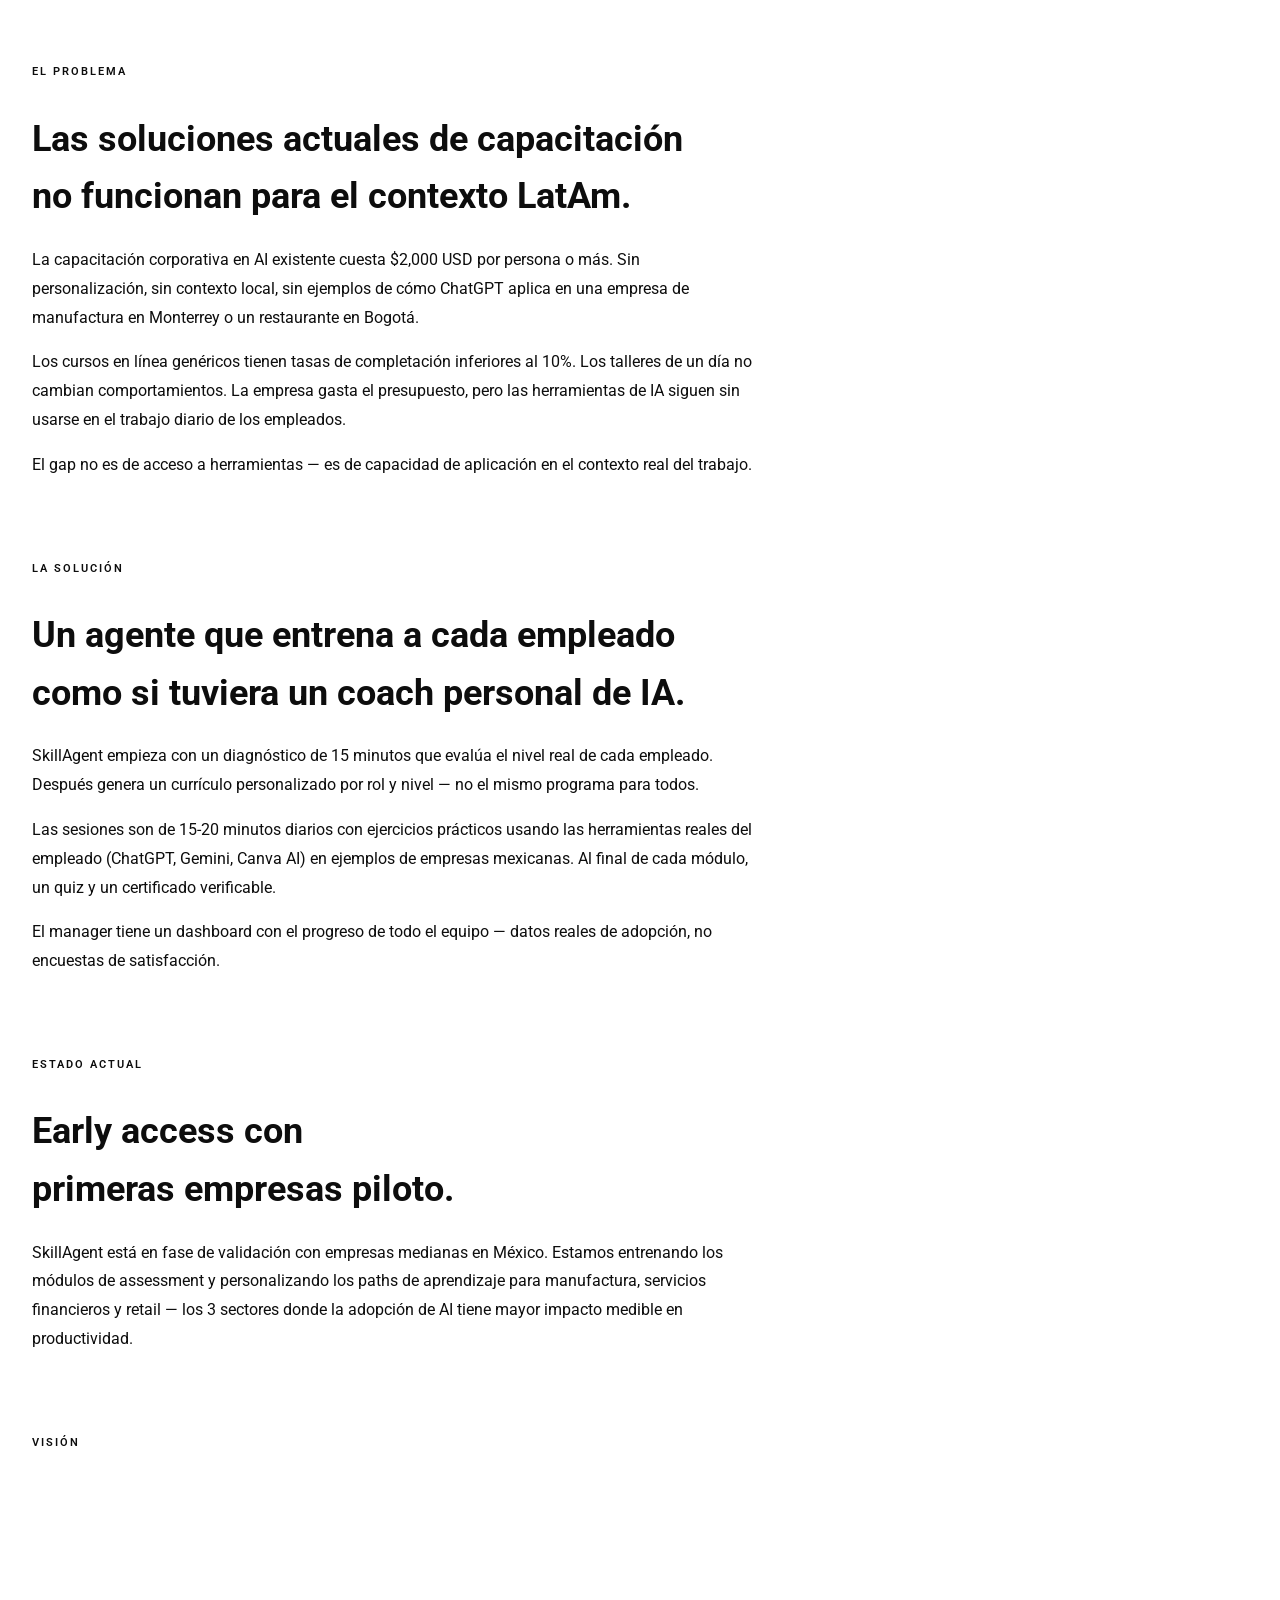
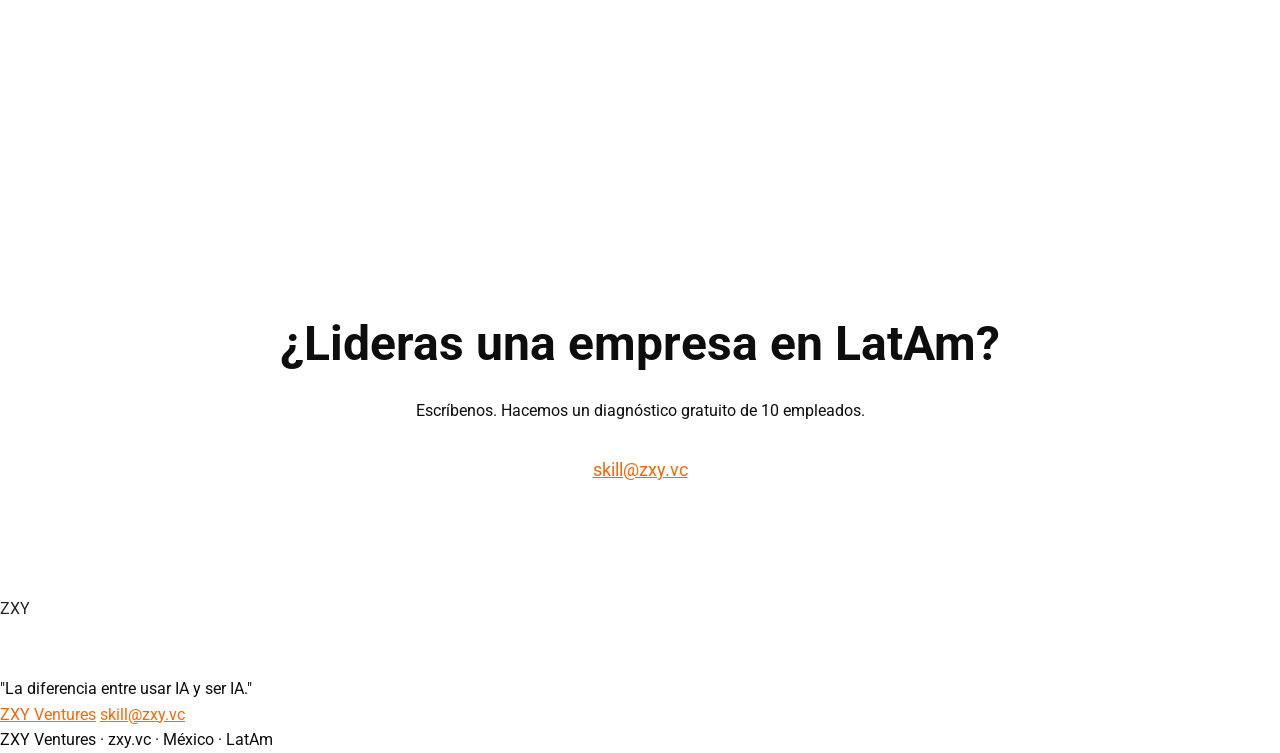
==== commit fbc300c2: "feat: update copy with verified data from pitch decks" ====
--- a/landing.html
+++ b/landing.html
@@ -3,29 +3,29 @@
 <head>
   <meta charset="UTF-8" />
   <meta name="viewport" content="width=device-width, initial-scale=1.0" />
-  <title>SkillAgent — Capacitación AI para Empresas | ZXY Ventures</title>
-  <meta name="description" content="200M+ trabajadores en LatAm sin skills de AI. SkillAgent es el sistema de capacitación agéntico para cerrar la brecha." />
+  <title>SkillAgent — Capacitación AI para Equipos en LatAm | ZXY Ventures</title>
+  <meta name="description" content="El 91% de PyMEs que adoptan AI reportan aumento de ingresos. Solo el 16% de empleados en LatAm usan IA en su trabajo diario. SkillAgent cierra la brecha." />
   <link rel="preconnect" href="https://fonts.googleapis.com" />
   <link rel="preconnect" href="https://fonts.gstatic.com" crossorigin />
   <link href="https://fonts.googleapis.com/css2?family=Oswald:wght@400;600&family=Raleway:wght@400;500;600&display=swap" rel="stylesheet" />
   <link rel="stylesheet" href="style.css" />
   <style>
-    .pitch-stat { text-align: center; padding: 32px 24px; }
-    .pitch-stat .num { font-family: var(--font-h); font-size: 56px; font-weight: 600; color: #fff; line-height: 1; }
-    .pitch-stat .label { font-size: 13px; color: var(--muted); margin-top: 8px; text-transform: uppercase; letter-spacing: 1px; }
-    .pitch-grid { display: grid; grid-template-columns: repeat(3, 1fr); gap: 1px; background: var(--border); border: 1px solid var(--border); border-radius: 12px; overflow: hidden; margin: 48px 0; }
-    .pitch-grid .pitch-stat { background: var(--bg2); }
-    .narrative { max-width: 720px; }
-    .narrative h2 { font-family: var(--font-h); font-size: 36px; margin-bottom: 20px; }
-    .narrative p { color: var(--accent2); line-height: 1.8; margin-bottom: 16px; font-size: 16px; }
-    .section-tag { font-size: 11px; font-weight: 600; letter-spacing: 2px; text-transform: uppercase; color: var(--muted); margin-bottom: 16px; display: flex; align-items: center; gap: 8px; }
-    .section-tag::after { content: ''; flex: 1; height: 1px; background: var(--border); }
-    .vision-box { background: var(--bg2); border: 1px solid var(--border); border-radius: 12px; padding: 48px; margin: 48px 0; }
-    .vision-box blockquote { font-family: var(--font-h); font-size: 28px; line-height: 1.4; color: #fff; border: none; padding: 0; margin: 0; }
-    .cta-minimal { text-align: center; padding: 80px 0; }
-    .cta-minimal h2 { font-family: var(--font-h); font-size: 48px; margin-bottom: 16px; }
-    .cta-minimal p { color: var(--muted); margin-bottom: 32px; }
-    @media (max-width: 640px) { .pitch-grid { grid-template-columns: 1fr; } .pitch-stat .num { font-size: 40px; } }
+    .pitch-stat{text-align:center;padding:32px 24px}
+    .pitch-stat .num{font-family:var(--font-h);font-size:56px;font-weight:600;color:#fff;line-height:1}
+    .pitch-stat .label{font-size:13px;color:var(--muted);margin-top:8px;text-transform:uppercase;letter-spacing:1px}
+    .pitch-grid{display:grid;grid-template-columns:repeat(3,1fr);gap:1px;background:var(--border);border:1px solid var(--border);border-radius:12px;overflow:hidden;margin:48px 0}
+    .pitch-grid .pitch-stat{background:var(--bg2)}
+    .narrative{max-width:720px}
+    .narrative h2{font-family:var(--font-h);font-size:36px;margin-bottom:20px}
+    .narrative p{color:var(--accent2);line-height:1.8;margin-bottom:16px;font-size:16px}
+    .section-tag{font-size:11px;font-weight:600;letter-spacing:2px;text-transform:uppercase;color:var(--muted);margin-bottom:16px;display:flex;align-items:center;gap:8px}
+    .section-tag::after{content:'';flex:1;height:1px;background:var(--border)}
+    .vision-box{background:var(--bg2);border:1px solid var(--border);border-radius:12px;padding:48px;margin:48px 0}
+    .vision-box blockquote{font-family:var(--font-h);font-size:28px;line-height:1.4;color:#fff;border:none;padding:0;margin:0}
+    .cta-minimal{text-align:center;padding:80px 0}
+    .cta-minimal h2{font-family:var(--font-h);font-size:48px;margin-bottom:16px}
+    .cta-minimal p{color:var(--muted);margin-bottom:32px}
+    @media(max-width:640px){.pitch-grid{grid-template-columns:1fr}.pitch-stat .num{font-size:40px}}
   </style>
 </head>
 <body>
@@ -43,14 +43,14 @@
   <section id="hero">
     <div class="container">
       <div class="hero-inner">
-        <div class="hero-eyebrow fade-in">Capacitación AI para Empresas · México · LatAm</div>
+        <div class="hero-eyebrow fade-in">Capacitación AI para Equipos · México · LatAm</div>
         <h1 class="hero-headline fade-in fade-in-delay-1">
-          200 millones de trabajadores<br>en LatAm no saben usar IA.<br>
-          <span class="line2">Esa es la brecha más grande del siglo.</span>
+          El 91% de las PyMEs que adoptan AI<br>reportan aumento de ingresos.<br>
+          <span class="line2">Solo el 16% de sus empleados la usan.</span>
         </h1>
         <p class="hero-sub fade-in fade-in-delay-2">
-          SkillAgent es el sistema de capacitación agéntico que mide, entrena y certifica<br>
-          las competencias de IA en equipos corporativos — de forma personalizada y escalable.
+          SkillAgent es el entrenador corporativo agéntico que cierra la brecha —<br>
+          currículo personalizado por rol, ejemplos de PyMEs mexicanas reales, certificados verificables.
         </p>
         <div class="hero-ctas fade-in fade-in-delay-3">
           <a href="mailto:skill@zxy.vc" class="btn-primary">Conocer más</a>
@@ -63,22 +63,22 @@
     <div class="container">
       <div class="section-tag">La oportunidad</div>
       <div class="narrative">
-        <h2>El corporate training es un mercado de $15B USD<br>que aún no ha visto AI.</h2>
-        <p>El mercado global de corporate training mueve $370B USD anuales. En LatAm, la estimación conservadora es de $15B USD — y crece al 12% anual impulsado por la presión de adoptar IA en las empresas.</p>
-        <p>Las empresas están desesperadas por capacitar a sus equipos en herramientas de IA. El problema es que los programas existentes son genéricos, sincrónicos y no miden resultados reales. Gastan presupuesto, no invierten en capacidad.</p>
+        <h2>$1.2B USD en México.<br>$7.3B en LatAm. Sin un líder.</h2>
+        <p>El mercado de corporate training en México es de $1.2B USD y crece impulsado por la urgencia de adoptar IA en los equipos de trabajo. En LatAm la cifra llega a $7.3B USD — y no hay ningún jugador dominante en capacitación AI con contexto local.</p>
+        <p>Los datos son contundentes: el 91% de las PyMEs que adoptan AI reportan aumento de ingresos. Pero solo el 16% de los empleados en LatAm usa IA en su trabajo diario. La intención existe. La capacidad de ejecutar, no.</p>
       </div>
       <div class="pitch-grid fade-in">
         <div class="pitch-stat">
-          <div class="num">200M+</div>
-          <div class="label">Trabajadores en LatAm sin skills AI</div>
+          <div class="num">91%</div>
+          <div class="label">PyMEs con AI reportan más revenue</div>
         </div>
         <div class="pitch-stat">
-          <div class="num">$15B</div>
-          <div class="label">USD mercado corporate training LatAm</div>
+          <div class="num">16%</div>
+          <div class="label">Empleados en LatAm que usan IA diario</div>
         </div>
         <div class="pitch-stat">
-          <div class="num">12%</div>
-          <div class="label">Crecimiento anual del mercado</div>
+          <div class="num">$7.3B</div>
+          <div class="label">USD mercado corporate training LatAm</div>
         </div>
       </div>
     </div>
@@ -88,10 +88,10 @@
     <div class="container">
       <div class="section-tag">El problema</div>
       <div class="narrative">
-        <h2>Los programas de capacitación actuales<br>no funcionan para IA.</h2>
-        <p>Un taller de ChatGPT de 2 horas no cambia comportamientos. Los cursos en línea tienen 8% de tasa de completación. Los consultores cobran por día sin medir impacto en productividad real.</p>
-        <p>El problema más profundo: cada empleado parte de un nivel distinto y usa herramientas distintas. Un programa genérico no puede personalizar la ruta de aprendizaje para 500 personas con roles diferentes en una empresa.</p>
-        <p><strong>El costo del status quo:</strong> McKinsey estima que la brecha de skills AI cuesta a las empresas latinoamericanas el 23% de su productividad potencial.</p>
+        <h2>Las soluciones actuales de capacitación<br>no funcionan para el contexto LatAm.</h2>
+        <p>La capacitación corporativa en AI existente cuesta $2,000 USD por persona o más. Sin personalización, sin contexto local, sin ejemplos de cómo ChatGPT aplica en una empresa de manufactura en Monterrey o un restaurante en Bogotá.</p>
+        <p>Los cursos en línea genéricos tienen tasas de completación inferiores al 10%. Los talleres de un día no cambian comportamientos. La empresa gasta el presupuesto, pero las herramientas de IA siguen sin usarse en el trabajo diario de los empleados.</p>
+        <p>El gap no es de acceso a herramientas — es de capacidad de aplicación en el contexto real del trabajo.</p>
       </div>
     </div>
   </section>
@@ -101,9 +101,9 @@
       <div class="section-tag">La solución</div>
       <div class="narrative">
         <h2>Un agente que entrena a cada empleado<br>como si tuviera un coach personal de IA.</h2>
-        <p>SkillAgent empieza con un assessment de nivel real por empleado. Después genera una ruta de aprendizaje personalizada basada en su rol, herramientas que usa y objetivos de la empresa.</p>
-        <p>El entrenamiento es agéntico: no son videos ni slides, son ejercicios prácticos con las herramientas reales del empleado, con retroalimentación en tiempo real y métricas de progreso medibles.</p>
-        <p>Al final, los empleados tienen certificados verificables y las empresas tienen datos reales de adopción de IA en su equipo — no encuestas de satisfacción.</p>
+        <p>SkillAgent empieza con un diagnóstico de 15 minutos que evalúa el nivel real de cada empleado. Después genera un currículo personalizado por rol y nivel — no el mismo programa para todos.</p>
+        <p>Las sesiones son de 15-20 minutos diarios con ejercicios prácticos usando las herramientas reales del empleado (ChatGPT, Gemini, Canva AI) en ejemplos de empresas mexicanas. Al final de cada módulo, un quiz y un certificado verificable.</p>
+        <p>El manager tiene un dashboard con el progreso de todo el equipo — datos reales de adopción, no encuestas de satisfacción.</p>
       </div>
     </div>
   </section>
@@ -113,8 +113,7 @@
       <div class="section-tag">Estado actual</div>
       <div class="narrative">
         <h2>Early access con<br>primeras empresas piloto.</h2>
-        <p>SkillAgent está en fase de validación con un grupo selecto de empresas medianas en México. Estamos entrenando los módulos de assessment y personalizando los paths de aprendizaje para 3 industrias: manufactura, servicios financieros y retail.</p>
-        <p>Los primeros resultados muestran un incremento promedio del 340% en uso de herramientas de IA en los equipos que completaron el programa de 4 semanas.</p>
+        <p>SkillAgent está en fase de validación con empresas medianas en México. Estamos entrenando los módulos de assessment y personalizando los paths de aprendizaje para manufactura, servicios financieros y retail — los 3 sectores donde la adopción de AI tiene mayor impacto medible en productividad.</p>
       </div>
     </div>
   </section>
@@ -123,10 +122,7 @@
     <div class="container">
       <div class="section-tag">Visión</div>
       <div class="vision-box fade-in">
-        <blockquote>"En 3 años, SkillAgent es el estándar de certificación de competencias AI para empresas en México y LatAm — con presencia en los principales corporativos de la región."</blockquote>
-      </div>
-      <div class="narrative">
-        <p>El modelo B2B tiene un unit economics claro: contratos anuales con empresas de 100-5,000 empleados. La expansión a Colombia y Chile es el paso natural después de consolidar México.</p>
+        <blockquote>"En 3 años, SkillAgent es el estándar de certificación de competencias AI para equipos en México y LatAm — presente en los principales corporativos de la región."</blockquote>
       </div>
     </div>
   </section>
@@ -134,8 +130,8 @@
   <section class="section">
     <div class="container">
       <div class="cta-minimal fade-in">
-        <h2>¿Lideras capacitación en tu empresa?</h2>
-        <p>Escríbenos. Hacemos un assessment gratuito de 10 empleados.</p>
+        <h2>¿Lideras una empresa en LatAm?</h2>
+        <p>Escríbenos. Hacemos un diagnóstico gratuito de 10 empleados.</p>
         <a href="mailto:skill@zxy.vc" class="btn-primary" style="font-size:1.1rem;padding:16px 40px;">skill@zxy.vc</a>
       </div>
     </div>
@@ -152,9 +148,7 @@
         <a href="mailto:skill@zxy.vc">skill@zxy.vc</a>
       </div>
     </div>
-    <div class="footer-bottom">
-      <span>ZXY Ventures · zxy.vc · México · LatAm</span>
-    </div>
+    <div class="footer-bottom"><span>ZXY Ventures · zxy.vc · México · LatAm</span></div>
   </footer>
 
   <script>
